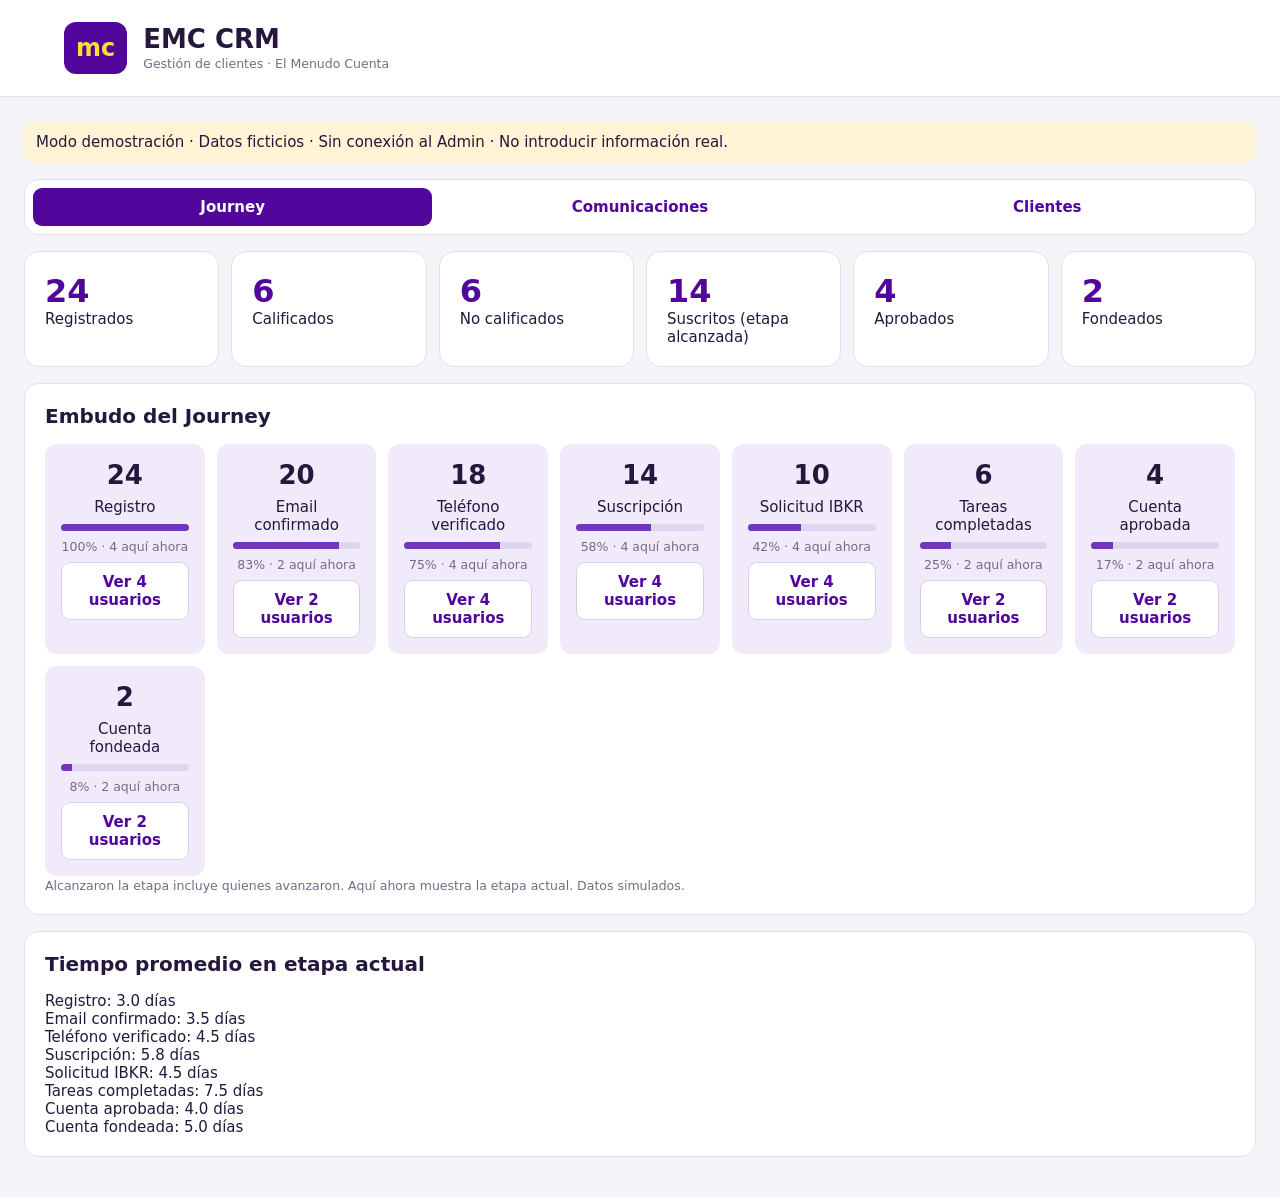
==== crm/index.html @ 8f8894b2 "Add isolated EMC CRM interactive demo with synthetic data" ====
<!doctype html><html lang="es"><meta charset="utf-8"><meta name="viewport" content="width=device-width,initial-scale=1"><meta name="robots" content="noindex,nofollow"><title>EMC CRM · Demo</title><style>
*{box-sizing:border-box}body{margin:0;background:#f5f4f8;color:#24183c;font:15px system-ui,sans-serif}header{background:#fff;padding:22px 5%;border-bottom:1px solid #e4dfed;display:flex;align-items:center;gap:16px}header b{background:#51069c;color:#ffdb35;padding:12px;border-radius:12px;font-size:24px}h1,h2,p{margin:0}h1{font-size:26px}small{color:#756b85}main{max-width:1450px;margin:auto;padding:24px}nav,.panel,.metric{background:white;border:1px solid #e4dfed;border-radius:15px;padding:20px;margin-bottom:16px}nav{display:flex;gap:8px;padding:8px}button,input,select,textarea{font:inherit;border:1px solid #d9d0e8;border-radius:9px;padding:10px;background:white;color:inherit}button{cursor:pointer;color:#51069c;font-weight:600}button.active,button.primary{background:#51069c;color:white}nav button{flex:1;border:0}.grid{display:grid;grid-template-columns:repeat(auto-fit,minmax(145px,1fr));gap:12px}.metric strong{display:block;font-size:32px;color:#51069c}.stage{background:#f1eafa;padding:16px;border-radius:12px;text-align:center;display:flex;flex-direction:column;gap:8px}.stage strong{font-size:26px}.bar{height:7px;background:#ded5ee;border-radius:9px;overflow:hidden}.bar i{display:block;background:#7137b8;height:100%}.notice{padding:12px;background:#fff4d5;border-radius:10px;margin-bottom:16px}.scroll{overflow:auto}table{width:100%;border-collapse:collapse;text-align:left}th,td{padding:12px;border-bottom:1px solid #eee}h2{font-size:20px;margin-bottom:16px}.filters{display:flex;gap:8px;flex-wrap:wrap;margin-bottom:14px}dialog{border:1px solid #ddd;border-radius:16px;width:min(540px,95%);padding:24px}dialog::backdrop{background:#20133388}label{display:block;margin:12px 0}label input,label textarea,label select{display:block;width:100%;margin-top:5px} @media(max-width:600px){main{padding:12px}nav button{font-size:12px;padding:8px}}
</style><header><b>mc</b><div><h1>EMC CRM</h1><small>Gestión de clientes · El Menudo Cuenta</small></div></header><main><div class="notice">Modo demostración · Datos ficticios · Sin conexión al Admin · No introducir información real.</div><nav><button data-tab="journey" class="active">Journey</button><button data-tab="comms">Comunicaciones</button><button data-tab="clients">Clientes</button></nav><section id="view"></section></main><dialog id="detail"></dialog><script>
'use strict';
const stages=['Registro','Email confirmado','Teléfono verificado','Suscripción','Solicitud IBKR','Tareas completadas','Cuenta aprobada','Cuenta fondeada'];
const eligibility=['Por determinar','Calificado','No calificado','En verificación'];
const rows=Array.from({length:24},(_,i)=>({id:1001+i,name:'Cliente demo '+String(i+1).padStart(2,'0'),stage:[0,1,2,3,4,5,6,7,3,4,0,2][i%12],elig:eligibility[i%4],days:i%9+1,notes:'',follow:'',channel:'Email'}));
let tab='journey',filter='Todos',stageFilter=-1,query='';
const view=document.querySelector('#view'),detail=document.querySelector('#detail');
function el(tag,txt,cls){const e=document.createElement(tag);if(txt!==undefined)e.textContent=txt;if(cls)e.className=cls;return e}
function add(parent,tag,txt,cls){const e=el(tag,txt,cls);parent.append(e);return e}
function btn(parent,txt,fn){const b=add(parent,'button',txt);b.onclick=fn;return b}
function panel(title){const p=add(view,'div',undefined,'panel');add(p,'h2',title);return p}
function openTab(t){tab=t;document.querySelectorAll('nav button').forEach(b=>b.classList.toggle('active',b.dataset.tab===t));render()}
document.querySelectorAll('nav button').forEach(b=>b.onclick=()=>{stageFilter=-1;filter='Todos';query='';openTab(b.dataset.tab)});
function render(){view.replaceChildren();if(tab==='journey'){const g=add(view,'div',undefined,'grid');[['Registrados',rows.length],['Calificados',rows.filter(r=>r.elig==='Calificado').length],['No calificados',rows.filter(r=>r.elig==='No calificado').length],['Suscritos (etapa alcanzada)',rows.filter(r=>r.stage>=3).length],['Aprobados',rows.filter(r=>r.stage>=6).length],['Fondeados',rows.filter(r=>r.stage>=7).length]].forEach(([l,n])=>{const m=add(g,'div',undefined,'metric');add(m,'strong',n);add(m,'span',l)});const p=panel('Embudo del Journey');const sg=add(p,'div',undefined,'grid');stages.forEach((s,i)=>{const n=rows.filter(r=>r.stage>=i).length,now=rows.filter(r=>r.stage===i).length;const c=add(sg,'div',undefined,'stage');add(c,'strong',n);add(c,'span',s);const bar=add(c,'div',undefined,'bar');add(bar,'i').style.width=(100*n/rows.length)+'%';add(c,'small',Math.round(100*n/rows.length)+'% · '+now+' aquí ahora');btn(c,'Ver '+now+' usuarios',()=>{stageFilter=i;openTab('clients')})});add(p,'small','Alcanzaron la etapa incluye quienes avanzaron. Aquí ahora muestra la etapa actual. Datos simulados.');const a=panel('Tiempo promedio en etapa actual');stages.forEach((s,i)=>{const r=rows.filter(x=>x.stage===i);add(a,'p',s+': '+(r.length?(r.reduce((n,x)=>n+x.days,0)/r.length).toFixed(1)+' días':'—'))});return}
if(tab==='comms'){const p=panel('Segmentos de seguimiento');stages.slice(0,7).forEach((s,i)=>{const n=rows.filter(r=>r.stage===i&&r.elig!=='No calificado').length;const line=add(p,'p',undefined,'filters');btn(line,s+' · '+n,()=>{stageFilter=i;filter='Contactables demo';openTab('clients')})});add(p,'small','No se envían mensajes. El consentimiento real deberá verificarse antes de contactar.');const q=panel('Próximos seguimientos');rows.filter(r=>r.follow).forEach(r=>btn(q,r.follow+' · '+r.name,()=>show(r)));return}
const p=panel('Clientes');const f=add(p,'div',undefined,'filters');const search=add(f,'input');search.placeholder='Buscar nombre o ID';search.value=query;const sel=add(f,'select');['Todos',...eligibility,'Contactables demo'].forEach(v=>{const o=add(sel,'option',v);o.value=v});sel.value=filter;const st=add(f,'select');['Todas las etapas',...stages].forEach((v,i)=>{const o=add(st,'option',v);o.value=i-1});st.value=stageFilter;const out=add(p,'div',undefined,'scroll');function list(){out.replaceChildren();const t=add(out,'table');const h=add(t,'tr');['ID','Cliente','Elegibilidad','Etapa','Días','Acción'].forEach(v=>add(h,'th',v));rows.filter(r=>(filter==='Todos'||(filter==='Contactables demo'?r.elig!=='No calificado':r.elig===filter))&&(stageFilter<0||r.stage===stageFilter)&&(r.name.toLowerCase().includes(query.toLowerCase())||String(r.id).includes(query))).forEach(r=>{const tr=add(t,'tr');[r.id,r.name,r.elig,stages[r.stage],r.days].forEach(v=>add(tr,'td',v));btn(add(tr,'td'),'Ver ficha',()=>show(r))})}search.oninput=()=>{query=search.value;list()};sel.onchange=()=>{filter=sel.value;list()};st.onchange=()=>{stageFilter=Number(st.value);list()};list()}
function show(r){detail.replaceChildren();add(detail,'h2',r.name+' · #'+r.id);add(detail,'p',r.elig+' · '+stages[r.stage]);add(detail,'p','Estado operativo de solo lectura (simulado).');const l=add(detail,'label','Canal');const c=add(l,'select');['Email','WhatsApp','Teléfono'].forEach(v=>add(c,'option',v));c.value=r.channel;const d=add(add(detail,'label','Próximo seguimiento'),'input');d.type='date';d.value=r.follow;const n=add(add(detail,'label','Notas ficticias'),'textarea');n.value=r.notes;n.maxLength=500;btn(detail,'Guardar en esta sesión',()=>{r.channel=c.value;r.follow=d.value;r.notes=n.value;detail.close();render()}).className='primary';btn(detail,'Cerrar',()=>detail.close());detail.showModal()}
render();
</script></html>
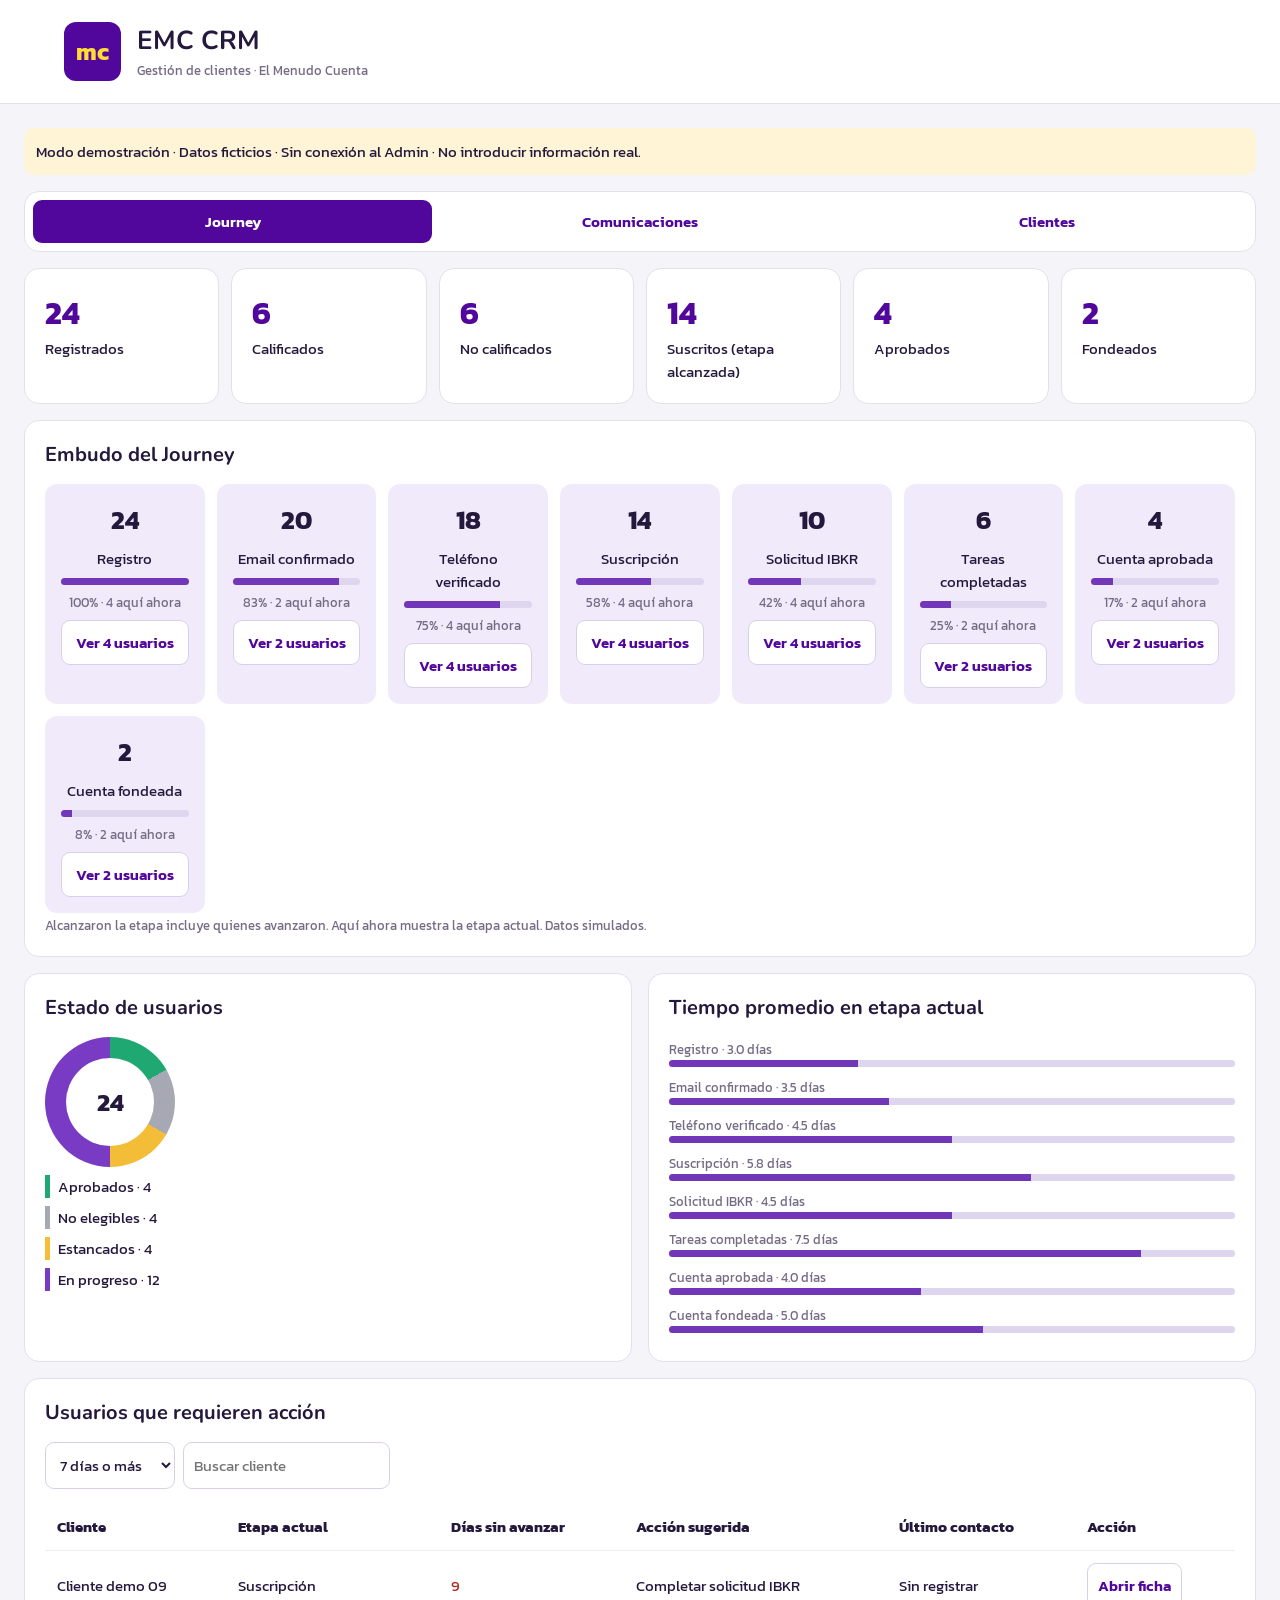
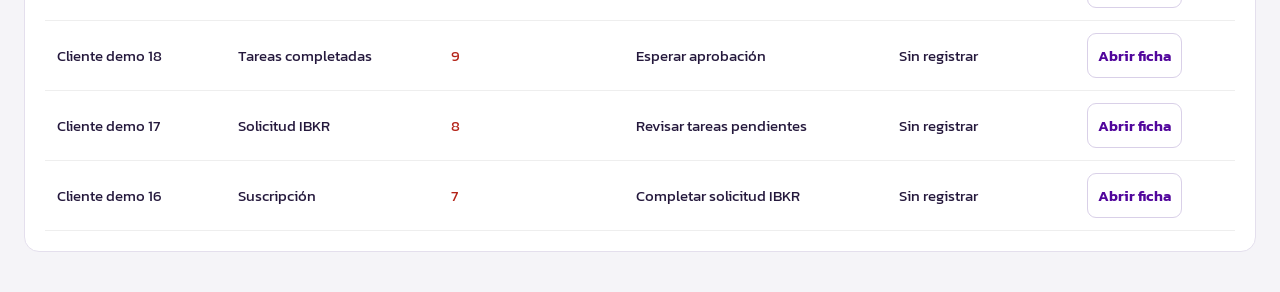
==== commit c6e49144: "Expand EMC CRM v2 journey, communications library and customer profiles" ====
--- a/crm/index.html
+++ b/crm/index.html
@@ -1,6 +1,6 @@
-<!doctype html><html lang="es"><meta charset="utf-8"><meta name="viewport" content="width=device-width,initial-scale=1"><meta name="robots" content="noindex,nofollow"><title>EMC CRM · Demo</title><style>
+<!doctype html><html lang="es"><head><meta charset="utf-8"><link rel="stylesheet" href="https://fonts.googleapis.com/css2?family=Kanit:wght@300;400;500;600&family=Nunito:wght@400;600;700;800&display=swap"><meta name="viewport" content="width=device-width,initial-scale=1"><meta name="robots" content="noindex,nofollow"><title>EMC CRM · Demo</title><style>
 *{box-sizing:border-box}body{margin:0;background:#f5f4f8;color:#24183c;font:15px system-ui,sans-serif}header{background:#fff;padding:22px 5%;border-bottom:1px solid #e4dfed;display:flex;align-items:center;gap:16px}header b{background:#51069c;color:#ffdb35;padding:12px;border-radius:12px;font-size:24px}h1,h2,p{margin:0}h1{font-size:26px}small{color:#756b85}main{max-width:1450px;margin:auto;padding:24px}nav,.panel,.metric{background:white;border:1px solid #e4dfed;border-radius:15px;padding:20px;margin-bottom:16px}nav{display:flex;gap:8px;padding:8px}button,input,select,textarea{font:inherit;border:1px solid #d9d0e8;border-radius:9px;padding:10px;background:white;color:inherit}button{cursor:pointer;color:#51069c;font-weight:600}button.active,button.primary{background:#51069c;color:white}nav button{flex:1;border:0}.grid{display:grid;grid-template-columns:repeat(auto-fit,minmax(145px,1fr));gap:12px}.metric strong{display:block;font-size:32px;color:#51069c}.stage{background:#f1eafa;padding:16px;border-radius:12px;text-align:center;display:flex;flex-direction:column;gap:8px}.stage strong{font-size:26px}.bar{height:7px;background:#ded5ee;border-radius:9px;overflow:hidden}.bar i{display:block;background:#7137b8;height:100%}.notice{padding:12px;background:#fff4d5;border-radius:10px;margin-bottom:16px}.scroll{overflow:auto}table{width:100%;border-collapse:collapse;text-align:left}th,td{padding:12px;border-bottom:1px solid #eee}h2{font-size:20px;margin-bottom:16px}.filters{display:flex;gap:8px;flex-wrap:wrap;margin-bottom:14px}dialog{border:1px solid #ddd;border-radius:16px;width:min(540px,95%);padding:24px}dialog::backdrop{background:#20133388}label{display:block;margin:12px 0}label input,label textarea,label select{display:block;width:100%;margin-top:5px} @media(max-width:600px){main{padding:12px}nav button{font-size:12px;padding:8px}}
-</style><header><b>mc</b><div><h1>EMC CRM</h1><small>Gestión de clientes · El Menudo Cuenta</small></div></header><main><div class="notice">Modo demostración · Datos ficticios · Sin conexión al Admin · No introducir información real.</div><nav><button data-tab="journey" class="active">Journey</button><button data-tab="comms">Comunicaciones</button><button data-tab="clients">Clientes</button></nav><section id="view"></section></main><dialog id="detail"></dialog><script>
+body{font-family:Kanit,system-ui,sans-serif}h1,h2,h3{font-family:Nunito,system-ui,sans-serif}.split{display:grid;grid-template-columns:1fr 1fr;gap:16px}.subnav{display:flex;gap:8px;margin-bottom:16px}.subnav button{flex:1}.donut{width:130px;height:130px;border-radius:50%;display:grid;place-items:center}.donut span{background:white;border-radius:50%;width:88px;height:88px;display:grid;place-items:center;font-size:25px;font-weight:bold}.preview{background:#e5eee7;padding:22px;border-radius:12px;min-height:160px;white-space:pre-wrap}.bubble{background:white;padding:16px;border-radius:12px}.template{border:1px solid #e4dfed;padding:16px;border-radius:12px;display:flex;flex-direction:column;gap:12px}dialog{width:min(850px,95%);max-height:90vh;overflow:auto} .muted{color:#756b85}.danger{color:#b42318}.step{font-size:12px;text-align:center;padding:8px;background:#f1eafa;border-radius:8px} @media(max-width:700px){.split{grid-template-columns:1fr}.subnav{flex-wrap:wrap}}</style></head><body><header><b>mc</b><div><h1>EMC CRM</h1><small>Gestión de clientes · El Menudo Cuenta</small></div></header><main><div class="notice">Modo demostración · Datos ficticios · Sin conexión al Admin · No introducir información real.</div><nav><button data-tab="journey" class="active">Journey</button><button data-tab="comms">Comunicaciones</button><button data-tab="clients">Clientes</button></nav><section id="view"></section></main><dialog id="detail"></dialog><script>
 'use strict';
 const stages=['Registro','Email confirmado','Teléfono verificado','Suscripción','Solicitud IBKR','Tareas completadas','Cuenta aprobada','Cuenta fondeada'];
 const eligibility=['Por determinar','Calificado','No calificado','En verificación'];
@@ -17,5 +17,23 @@
 if(tab==='comms'){const p=panel('Segmentos de seguimiento');stages.slice(0,7).forEach((s,i)=>{const n=rows.filter(r=>r.stage===i&&r.elig!=='No calificado').length;const line=add(p,'p',undefined,'filters');btn(line,s+' · '+n,()=>{stageFilter=i;filter='Contactables demo';openTab('clients')})});add(p,'small','No se envían mensajes. El consentimiento real deberá verificarse antes de contactar.');const q=panel('Próximos seguimientos');rows.filter(r=>r.follow).forEach(r=>btn(q,r.follow+' · '+r.name,()=>show(r)));return}
 const p=panel('Clientes');const f=add(p,'div',undefined,'filters');const search=add(f,'input');search.placeholder='Buscar nombre o ID';search.value=query;const sel=add(f,'select');['Todos',...eligibility,'Contactables demo'].forEach(v=>{const o=add(sel,'option',v);o.value=v});sel.value=filter;const st=add(f,'select');['Todas las etapas',...stages].forEach((v,i)=>{const o=add(st,'option',v);o.value=i-1});st.value=stageFilter;const out=add(p,'div',undefined,'scroll');function list(){out.replaceChildren();const t=add(out,'table');const h=add(t,'tr');['ID','Cliente','Elegibilidad','Etapa','Días','Acción'].forEach(v=>add(h,'th',v));rows.filter(r=>(filter==='Todos'||(filter==='Contactables demo'?r.elig!=='No calificado':r.elig===filter))&&(stageFilter<0||r.stage===stageFilter)&&(r.name.toLowerCase().includes(query.toLowerCase())||String(r.id).includes(query))).forEach(r=>{const tr=add(t,'tr');[r.id,r.name,r.elig,stages[r.stage],r.days].forEach(v=>add(tr,'td',v));btn(add(tr,'td'),'Ver ficha',()=>show(r))})}search.oninput=()=>{query=search.value;list()};sel.onchange=()=>{filter=sel.value;list()};st.onchange=()=>{stageFilter=Number(st.value);list()};list()}
 function show(r){detail.replaceChildren();add(detail,'h2',r.name+' · #'+r.id);add(detail,'p',r.elig+' · '+stages[r.stage]);add(detail,'p','Estado operativo de solo lectura (simulado).');const l=add(detail,'label','Canal');const c=add(l,'select');['Email','WhatsApp','Teléfono'].forEach(v=>add(c,'option',v));c.value=r.channel;const d=add(add(detail,'label','Próximo seguimiento'),'input');d.type='date';d.value=r.follow;const n=add(add(detail,'label','Notas ficticias'),'textarea');n.value=r.notes;n.maxLength=500;btn(detail,'Guardar en esta sesión',()=>{r.channel=c.value;r.follow=d.value;r.notes=n.value;detail.close();render()}).className='primary';btn(detail,'Cerrar',()=>detail.close());detail.showModal()}
+
+// Version 2: isolated synthetic workflow.
+rows.forEach((r,i)=>Object.assign(r,{email:'cliente'+r.id+'@example.com',contact:'Sin contactar',history:[],last:'',subscription:r.stage>=3?'Activa (demo)':'Sin activar',account:r.stage>=6?'Aprobada':r.stage>=4?'Pendiente':'No iniciada'}));
+const actions=['Confirmar email','Verificar teléfono','Completar suscripción','Completar solicitud IBKR','Revisar tareas pendientes','Esperar aprobación','Fondear cuenta','Seguimiento de servicio'];
+const templates=stages.map((s,i)=>({title:actions[i],stage:i,message:'Hola {nombre}, '+['gracias por registrarte en El Menudo Cuenta. Confirma tu email para continuar.','recuerda verificar tu teléfono en la app.','completa tu suscripción para continuar.','ingresa a la app para completar tu solicitud de apertura.','revisa las tareas pendientes en el portal de IBKR desde EMC.','estamos disponibles si necesitas ayuda durante la revisión de tu cuenta.','tu cuenta fue aprobada. Ingresa a EMC para revisar los siguientes pasos.','estamos disponibles para ayudarte con El Menudo Cuenta.'][i],attachment:null}));
+let sub='control',selected=0,templateIndex=0,threshold=7;
+const oldRender=render;
+function selectOptions(parent,items,value){const s=add(parent,'select');items.forEach(([v,l])=>{const o=add(s,'option',l);o.value=v});s.value=value;return s}
+function actionTable(p,items){const wrap=add(p,'div',undefined,'scroll'),t=add(wrap,'table'),head=add(t,'tr');['Cliente','Etapa actual','Días sin avanzar','Acción sugerida','Último contacto','Acción'].forEach(x=>add(head,'th',x));items.sort((a,b)=>b.days-a.days).forEach(r=>{const tr=add(t,'tr');[r.name,stages[r.stage],r.days,actions[r.stage],r.last||'Sin registrar'].forEach((v,i)=>add(tr,'td',v,i===2&&r.days>=threshold?'danger':''));btn(add(tr,'td'),'Abrir ficha',()=>show(r))});if(!items.length)add(wrap,'p','No hay usuarios en este segmento.')}
+function eligible(r){return r.elig!=='No calificado'&&r.contact!=='No contactar'}
+render=function(){if(tab==='journey'){oldRender();const time=view.lastElementChild;time.remove();const split=add(view,'div',undefined,'split');const status=add(split,'div',undefined,'panel');add(status,'h2','Estado de usuarios');const groups=[['Aprobados',rows.filter(r=>r.stage>=6).length,'#20a873'],['No elegibles',rows.filter(r=>r.stage<6&&r.elig==='No calificado').length,'#a6a9b3'],['Estancados',rows.filter(r=>r.stage<6&&r.elig!=='No calificado'&&r.days>=threshold).length,'#f4bd37']];groups.push(['En progreso',rows.length-groups.reduce((n,g)=>n+g[1],0),'#793ac4']);let offset=0;const donut=add(status,'div',undefined,'donut');donut.style.background='conic-gradient('+groups.map(g=>{const start=offset;offset+=100*g[1]/rows.length;return g[2]+' '+start+'% '+offset+'%'}).join(',')+')';add(donut,'span',rows.length);groups.forEach(g=>{const p=add(status,'p',g[0]+' · '+g[1]);p.style.borderLeft='5px solid '+g[2];p.style.paddingLeft='8px';p.style.marginTop='8px'});const times=add(split,'div',undefined,'panel');add(times,'h2','Tiempo promedio en etapa actual');stages.forEach((s,i)=>{const a=rows.filter(r=>r.stage===i),n=a.length?a.reduce((sum,r)=>sum+r.days,0)/a.length:0;add(times,'small',s+' · '+n.toFixed(1)+' días');const b=add(times,'div',undefined,'bar');add(b,'i').style.width=n/9*100+'%';b.style.marginBottom='8px'});const p=panel('Usuarios que requieren acción');const f=add(p,'div',undefined,'filters');const s=selectOptions(f,[[3,'3 días o más'],[7,'7 días o más'],[14,'14 días o más']],threshold);s.onchange=()=>{threshold=Number(s.value);render()};const q=add(f,'input');q.placeholder='Buscar cliente';const target=add(p,'div');function draw(){target.replaceChildren();actionTable(target,rows.filter(r=>eligible(r)&&r.stage<7&&r.days>=threshold&&r.name.toLowerCase().includes(q.value.toLowerCase())))}q.oninput=draw;draw();return}
+if(tab==='clients'){oldRender();return}
+view.replaceChildren();const nav=add(view,'div',undefined,'subnav');[['control','Centro de control'],['wa','WhatsApp individual'],['lib','Biblioteca']].forEach(([v,l])=>{const b=btn(nav,l,()=>{sub=v;render()});if(sub===v)b.className='active'});
+if(sub==='control'){const p=panel('¿Dónde están detenidos los usuarios?');const g=add(p,'div',undefined,'grid');stages.slice(0,7).forEach((s,i)=>{const a=rows.filter(r=>eligible(r)&&r.stage===i);const c=add(g,'div',undefined,'stage');add(c,'strong',a.length);add(c,'span',s);btn(c,'Ver usuarios',()=>{stageFilter=i;filter='Contactables demo';openTab('clients')})});actionTable(panel('Usuarios que requieren acción'),rows.filter(r=>eligible(r)&&r.stage<7&&r.days>=threshold));return}
+if(sub==='lib'){const p=panel('Biblioteca de WhatsApp');btn(p,'+ Nueva plantilla',()=>editTemplate(-1));const g=add(p,'div',undefined,'grid');g.style.gridTemplateColumns='repeat(auto-fit,minmax(250px,1fr))';templates.forEach((t,i)=>{const c=add(g,'div',undefined,'template');add(c,'small',stages[t.stage]);add(c,'strong',t.title);add(c,'p',t.message);if(t.attachment){const a=add(c,'a',t.attachment.name);a.href=t.attachment.url;a.download=t.attachment.name}btn(c,'Usar',()=>{templateIndex=i;sub='wa';render()});btn(c,'Editar',()=>editTemplate(i))});return}
+const p=panel('WhatsApp individual');add(p,'small','Demostración: no se envían mensajes ni se usan números reales.');const g=add(p,'div',undefined,'split'),left=add(g,'div'),right=add(g,'div');const c=selectOptions(add(left,'label','Cliente'),rows.map((r,i)=>[i,r.name]),selected);const t=selectOptions(add(left,'label','Plantilla'),templates.map((x,i)=>[i,x.title]),templateIndex);const m=add(add(left,'label','Mensaje editable'),'textarea');m.rows=7;m.value=templates[templateIndex].message;const u=add(add(left,'label','Enlace adicional'),'input');u.placeholder='https://elmenudocuenta.com';add(right,'h2','Vista previa');const bubble=add(add(right,'div',undefined,'preview'),'div',undefined,'bubble');function preview(){bubble.textContent=m.value.replaceAll('{nombre}',rows[selected].name)+(u.value?'\n'+u.value:'')}c.onchange=()=>{selected=Number(c.value);preview()};t.onchange=()=>{templateIndex=Number(t.value);m.value=templates[templateIndex].message;preview()};m.oninput=u.oninput=preview;preview();btn(left,'Copiar mensaje',()=>navigator.clipboard.writeText(bubble.textContent).catch(()=>alert('Selecciona el texto de la vista previa para copiarlo.')));btn(left,'Registrar contacto simulado',()=>{const r=rows[selected];r.last=new Date().toLocaleDateString('es-US');r.contact='Contactado';r.history.push({date:r.last,message:bubble.textContent});alert('Contacto ficticio registrado en esta sesión.')});}
+function editTemplate(i){detail.replaceChildren();const old=templates[i]||{title:'',stage:0,message:''};add(detail,'h2',i<0?'Nueva plantilla':'Editar plantilla');const title=add(add(detail,'label','Título'),'input');title.value=old.title;const stage=selectOptions(add(detail,'label','Etapa'),stages.map((s,j)=>[j,s]),old.stage);const msg=add(add(detail,'label','Mensaje'),'textarea');msg.value=old.message;const file=add(add(detail,'label','Material de apoyo ficticio'),'input');file.type='file';file.accept='image/*,video/*,application/pdf';btn(detail,'Guardar',()=>{if(!title.value.trim()||!msg.value.trim())return;const f=file.files[0];const item={title:title.value,stage:Number(stage.value),message:msg.value,attachment:f?{name:f.name,url:URL.createObjectURL(f)}:old.attachment};if(i<0)templates.push(item);else templates[i]=item;detail.close();render()});btn(detail,'Cancelar',()=>detail.close());detail.showModal()}
+show=function(r){detail.replaceChildren();add(detail,'h2',r.name+' · #'+r.id);add(detail,'p',r.email+' · '+r.elig);const g=add(detail,'div',undefined,'grid');stages.forEach((s,i)=>add(g,'div',(i<r.stage?'✓ ':i===r.stage?'● ':'○ ')+s,'step'));const split=add(detail,'div',undefined,'split');const a=add(split,'div',undefined,'panel');add(a,'h3','Estado de cuenta');[r.subscription,'IBKR: '+r.account,'Etapa: '+stages[r.stage]].forEach(x=>add(a,'p',x));const b=add(split,'div',undefined,'panel');add(b,'h3','Actividad');add(b,'p',r.days+' días sin avanzar');add(b,'p','Último contacto: '+(r.last||'Sin registrar'));add(detail,'h3','Acción sugerida');add(detail,'p',actions[r.stage]);btn(detail,'Preparar mensaje',()=>{selected=rows.indexOf(r);templateIndex=r.stage;sub='wa';detail.close();openTab('comms')});const c=selectOptions(add(detail,'label','Estado de contacto'),['Sin contactar','Contactado','Respondió','Esperando respuesta','No interesado','No contactar'].map(x=>[x,x]),r.contact);const d=add(add(detail,'label','Próximo seguimiento'),'input');d.type='date';d.value=r.follow;const n=add(add(detail,'label','Notas de servicio ficticias'),'textarea');n.value=r.notes;add(detail,'h3','Historial de comunicaciones');r.history.forEach(x=>add(detail,'p',x.date+' · '+x.message));if(!r.history.length)add(detail,'small','Sin comunicaciones registradas');btn(detail,'Guardar en esta sesión',()=>{r.contact=c.value;r.follow=d.value;r.notes=n.value;detail.close();render()}).className='primary';btn(detail,'Cerrar',()=>detail.close());detail.showModal()};
 render();
-</script></html>+</script></body></html>
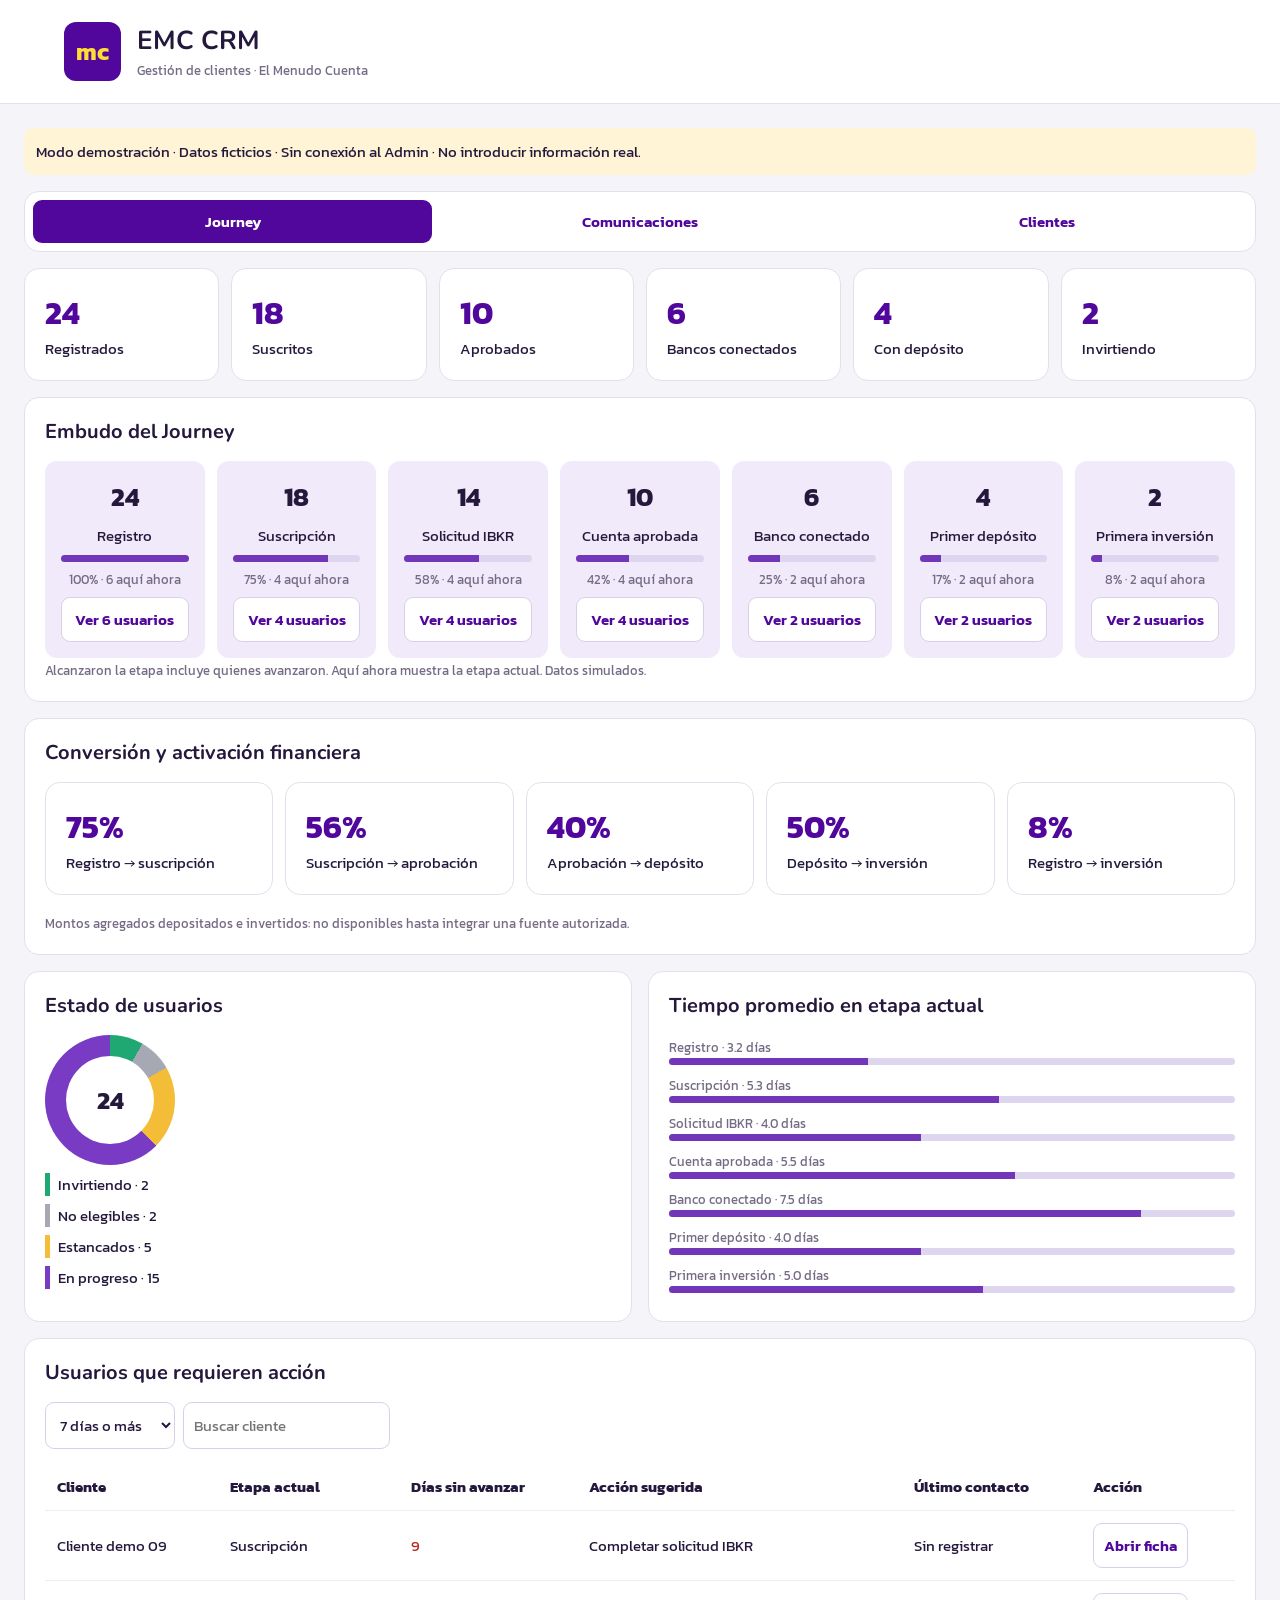
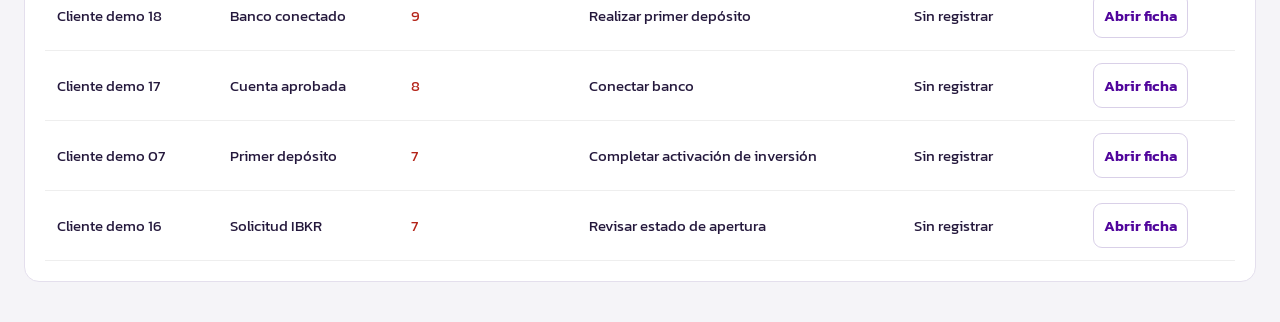
==== commit 2253555b: "EMC CRM v3 conversion funnel and direct WhatsApp follow-up" ====
--- a/crm/index.html
+++ b/crm/index.html
@@ -2,9 +2,9 @@
 *{box-sizing:border-box}body{margin:0;background:#f5f4f8;color:#24183c;font:15px system-ui,sans-serif}header{background:#fff;padding:22px 5%;border-bottom:1px solid #e4dfed;display:flex;align-items:center;gap:16px}header b{background:#51069c;color:#ffdb35;padding:12px;border-radius:12px;font-size:24px}h1,h2,p{margin:0}h1{font-size:26px}small{color:#756b85}main{max-width:1450px;margin:auto;padding:24px}nav,.panel,.metric{background:white;border:1px solid #e4dfed;border-radius:15px;padding:20px;margin-bottom:16px}nav{display:flex;gap:8px;padding:8px}button,input,select,textarea{font:inherit;border:1px solid #d9d0e8;border-radius:9px;padding:10px;background:white;color:inherit}button{cursor:pointer;color:#51069c;font-weight:600}button.active,button.primary{background:#51069c;color:white}nav button{flex:1;border:0}.grid{display:grid;grid-template-columns:repeat(auto-fit,minmax(145px,1fr));gap:12px}.metric strong{display:block;font-size:32px;color:#51069c}.stage{background:#f1eafa;padding:16px;border-radius:12px;text-align:center;display:flex;flex-direction:column;gap:8px}.stage strong{font-size:26px}.bar{height:7px;background:#ded5ee;border-radius:9px;overflow:hidden}.bar i{display:block;background:#7137b8;height:100%}.notice{padding:12px;background:#fff4d5;border-radius:10px;margin-bottom:16px}.scroll{overflow:auto}table{width:100%;border-collapse:collapse;text-align:left}th,td{padding:12px;border-bottom:1px solid #eee}h2{font-size:20px;margin-bottom:16px}.filters{display:flex;gap:8px;flex-wrap:wrap;margin-bottom:14px}dialog{border:1px solid #ddd;border-radius:16px;width:min(540px,95%);padding:24px}dialog::backdrop{background:#20133388}label{display:block;margin:12px 0}label input,label textarea,label select{display:block;width:100%;margin-top:5px} @media(max-width:600px){main{padding:12px}nav button{font-size:12px;padding:8px}}
 body{font-family:Kanit,system-ui,sans-serif}h1,h2,h3{font-family:Nunito,system-ui,sans-serif}.split{display:grid;grid-template-columns:1fr 1fr;gap:16px}.subnav{display:flex;gap:8px;margin-bottom:16px}.subnav button{flex:1}.donut{width:130px;height:130px;border-radius:50%;display:grid;place-items:center}.donut span{background:white;border-radius:50%;width:88px;height:88px;display:grid;place-items:center;font-size:25px;font-weight:bold}.preview{background:#e5eee7;padding:22px;border-radius:12px;min-height:160px;white-space:pre-wrap}.bubble{background:white;padding:16px;border-radius:12px}.template{border:1px solid #e4dfed;padding:16px;border-radius:12px;display:flex;flex-direction:column;gap:12px}dialog{width:min(850px,95%);max-height:90vh;overflow:auto} .muted{color:#756b85}.danger{color:#b42318}.step{font-size:12px;text-align:center;padding:8px;background:#f1eafa;border-radius:8px} @media(max-width:700px){.split{grid-template-columns:1fr}.subnav{flex-wrap:wrap}}</style></head><body><header><b>mc</b><div><h1>EMC CRM</h1><small>Gestión de clientes · El Menudo Cuenta</small></div></header><main><div class="notice">Modo demostración · Datos ficticios · Sin conexión al Admin · No introducir información real.</div><nav><button data-tab="journey" class="active">Journey</button><button data-tab="comms">Comunicaciones</button><button data-tab="clients">Clientes</button></nav><section id="view"></section></main><dialog id="detail"></dialog><script>
 'use strict';
-const stages=['Registro','Email confirmado','Teléfono verificado','Suscripción','Solicitud IBKR','Tareas completadas','Cuenta aprobada','Cuenta fondeada'];
+const stages=['Registro','Suscripción','Solicitud IBKR','Cuenta aprobada','Banco conectado','Primer depósito','Primera inversión'];
 const eligibility=['Por determinar','Calificado','No calificado','En verificación'];
-const rows=Array.from({length:24},(_,i)=>({id:1001+i,name:'Cliente demo '+String(i+1).padStart(2,'0'),stage:[0,1,2,3,4,5,6,7,3,4,0,2][i%12],elig:eligibility[i%4],days:i%9+1,notes:'',follow:'',channel:'Email'}));
+const rows=Array.from({length:24},(_,i)=>({id:1001+i,name:'Cliente demo '+String(i+1).padStart(2,'0'),stage:[0,0,1,2,3,4,5,6,1,2,0,3][i%12],elig:i%12===0?'No calificado':i%12===1?'Por determinar':'Calificado',days:i%9+1,notes:'',follow:'',channel:'Email'}));
 let tab='journey',filter='Todos',stageFilter=-1,query='';
 const view=document.querySelector('#view'),detail=document.querySelector('#detail');
 function el(tag,txt,cls){const e=document.createElement(tag);if(txt!==undefined)e.textContent=txt;if(cls)e.className=cls;return e}
@@ -13,27 +13,27 @@
 function panel(title){const p=add(view,'div',undefined,'panel');add(p,'h2',title);return p}
 function openTab(t){tab=t;document.querySelectorAll('nav button').forEach(b=>b.classList.toggle('active',b.dataset.tab===t));render()}
 document.querySelectorAll('nav button').forEach(b=>b.onclick=()=>{stageFilter=-1;filter='Todos';query='';openTab(b.dataset.tab)});
-function render(){view.replaceChildren();if(tab==='journey'){const g=add(view,'div',undefined,'grid');[['Registrados',rows.length],['Calificados',rows.filter(r=>r.elig==='Calificado').length],['No calificados',rows.filter(r=>r.elig==='No calificado').length],['Suscritos (etapa alcanzada)',rows.filter(r=>r.stage>=3).length],['Aprobados',rows.filter(r=>r.stage>=6).length],['Fondeados',rows.filter(r=>r.stage>=7).length]].forEach(([l,n])=>{const m=add(g,'div',undefined,'metric');add(m,'strong',n);add(m,'span',l)});const p=panel('Embudo del Journey');const sg=add(p,'div',undefined,'grid');stages.forEach((s,i)=>{const n=rows.filter(r=>r.stage>=i).length,now=rows.filter(r=>r.stage===i).length;const c=add(sg,'div',undefined,'stage');add(c,'strong',n);add(c,'span',s);const bar=add(c,'div',undefined,'bar');add(bar,'i').style.width=(100*n/rows.length)+'%';add(c,'small',Math.round(100*n/rows.length)+'% · '+now+' aquí ahora');btn(c,'Ver '+now+' usuarios',()=>{stageFilter=i;openTab('clients')})});add(p,'small','Alcanzaron la etapa incluye quienes avanzaron. Aquí ahora muestra la etapa actual. Datos simulados.');const a=panel('Tiempo promedio en etapa actual');stages.forEach((s,i)=>{const r=rows.filter(x=>x.stage===i);add(a,'p',s+': '+(r.length?(r.reduce((n,x)=>n+x.days,0)/r.length).toFixed(1)+' días':'—'))});return}
-if(tab==='comms'){const p=panel('Segmentos de seguimiento');stages.slice(0,7).forEach((s,i)=>{const n=rows.filter(r=>r.stage===i&&r.elig!=='No calificado').length;const line=add(p,'p',undefined,'filters');btn(line,s+' · '+n,()=>{stageFilter=i;filter='Contactables demo';openTab('clients')})});add(p,'small','No se envían mensajes. El consentimiento real deberá verificarse antes de contactar.');const q=panel('Próximos seguimientos');rows.filter(r=>r.follow).forEach(r=>btn(q,r.follow+' · '+r.name,()=>show(r)));return}
-const p=panel('Clientes');const f=add(p,'div',undefined,'filters');const search=add(f,'input');search.placeholder='Buscar nombre o ID';search.value=query;const sel=add(f,'select');['Todos',...eligibility,'Contactables demo'].forEach(v=>{const o=add(sel,'option',v);o.value=v});sel.value=filter;const st=add(f,'select');['Todas las etapas',...stages].forEach((v,i)=>{const o=add(st,'option',v);o.value=i-1});st.value=stageFilter;const out=add(p,'div',undefined,'scroll');function list(){out.replaceChildren();const t=add(out,'table');const h=add(t,'tr');['ID','Cliente','Elegibilidad','Etapa','Días','Acción'].forEach(v=>add(h,'th',v));rows.filter(r=>(filter==='Todos'||(filter==='Contactables demo'?r.elig!=='No calificado':r.elig===filter))&&(stageFilter<0||r.stage===stageFilter)&&(r.name.toLowerCase().includes(query.toLowerCase())||String(r.id).includes(query))).forEach(r=>{const tr=add(t,'tr');[r.id,r.name,r.elig,stages[r.stage],r.days].forEach(v=>add(tr,'td',v));btn(add(tr,'td'),'Ver ficha',()=>show(r))})}search.oninput=()=>{query=search.value;list()};sel.onchange=()=>{filter=sel.value;list()};st.onchange=()=>{stageFilter=Number(st.value);list()};list()}
+function render(){view.replaceChildren();if(tab==='journey'){const g=add(view,'div',undefined,'grid');[['Registrados',rows.length],['Suscritos',rows.filter(r=>r.stage>=1).length],['Aprobados',rows.filter(r=>r.stage>=3).length],['Bancos conectados',rows.filter(r=>r.stage>=4).length],['Con depósito',rows.filter(r=>r.stage>=5).length],['Invirtiendo',rows.filter(r=>r.stage>=6).length]].forEach(([l,n])=>{const m=add(g,'div',undefined,'metric');add(m,'strong',n);add(m,'span',l)});const p=panel('Embudo del Journey');const sg=add(p,'div',undefined,'grid');stages.forEach((s,i)=>{const n=rows.filter(r=>r.stage>=i).length,now=rows.filter(r=>r.stage===i).length;const c=add(sg,'div',undefined,'stage');add(c,'strong',n);add(c,'span',s);const bar=add(c,'div',undefined,'bar');add(bar,'i').style.width=(100*n/rows.length)+'%';add(c,'small',Math.round(100*n/rows.length)+'% · '+now+' aquí ahora');btn(c,'Ver '+now+' usuarios',()=>{stageFilter=i;openTab('clients')})});add(p,'small','Alcanzaron la etapa incluye quienes avanzaron. Aquí ahora muestra la etapa actual. Datos simulados.');const a=panel('Tiempo promedio en etapa actual');stages.forEach((s,i)=>{const r=rows.filter(x=>x.stage===i);add(a,'p',s+': '+(r.length?(r.reduce((n,x)=>n+x.days,0)/r.length).toFixed(1)+' días':'—'))});return}
+if(tab==='comms'){const p=panel('Segmentos de seguimiento');stages.slice(0,6).forEach((s,i)=>{const n=rows.filter(r=>r.stage===i&&r.elig!=='No calificado').length;const line=add(p,'p',undefined,'filters');btn(line,s+' · '+n,()=>{stageFilter=i;filter='Contactables demo';openTab('clients')})});add(p,'small','No se envían mensajes. El consentimiento real deberá verificarse antes de contactar.');const q=panel('Próximos seguimientos');rows.filter(r=>r.follow).forEach(r=>btn(q,r.follow+' · '+r.name,()=>show(r)));return}
+const p=panel('Clientes');const f=add(p,'div',undefined,'filters');const search=add(f,'input');search.placeholder='Buscar nombre o ID';search.value=query;const sel=add(f,'select');['Todos',...eligibility,'Contactables demo'].forEach(v=>{const o=add(sel,'option',v);o.value=v});sel.value=filter;const st=add(f,'select');['Todas las etapas',...stages].forEach((v,i)=>{const o=add(st,'option',v);o.value=i-1});st.value=stageFilter;const out=add(p,'div',undefined,'scroll');function list(){out.replaceChildren();const t=add(out,'table');const h=add(t,'tr');['ID','Cliente','Elegibilidad','Etapa','Días','Acción'].forEach(v=>add(h,'th',v));rows.filter(r=>(filter==='Todos'||(filter==='Contactables demo'?eligible(r):r.elig===filter))&&(stageFilter<0||r.stage===stageFilter)&&(r.name.toLowerCase().includes(query.toLowerCase())||String(r.id).includes(query))).forEach(r=>{const tr=add(t,'tr');[r.id,r.name,r.elig,stages[r.stage],r.days].forEach(v=>add(tr,'td',v));btn(add(tr,'td'),'Ver ficha',()=>show(r))})}search.oninput=()=>{query=search.value;list()};sel.onchange=()=>{filter=sel.value;list()};st.onchange=()=>{stageFilter=Number(st.value);list()};list()}
 function show(r){detail.replaceChildren();add(detail,'h2',r.name+' · #'+r.id);add(detail,'p',r.elig+' · '+stages[r.stage]);add(detail,'p','Estado operativo de solo lectura (simulado).');const l=add(detail,'label','Canal');const c=add(l,'select');['Email','WhatsApp','Teléfono'].forEach(v=>add(c,'option',v));c.value=r.channel;const d=add(add(detail,'label','Próximo seguimiento'),'input');d.type='date';d.value=r.follow;const n=add(add(detail,'label','Notas ficticias'),'textarea');n.value=r.notes;n.maxLength=500;btn(detail,'Guardar en esta sesión',()=>{r.channel=c.value;r.follow=d.value;r.notes=n.value;detail.close();render()}).className='primary';btn(detail,'Cerrar',()=>detail.close());detail.showModal()}
 
 // Version 2: isolated synthetic workflow.
-rows.forEach((r,i)=>Object.assign(r,{email:'cliente'+r.id+'@example.com',contact:'Sin contactar',history:[],last:'',subscription:r.stage>=3?'Activa (demo)':'Sin activar',account:r.stage>=6?'Aprobada':r.stage>=4?'Pendiente':'No iniciada'}));
-const actions=['Confirmar email','Verificar teléfono','Completar suscripción','Completar solicitud IBKR','Revisar tareas pendientes','Esperar aprobación','Fondear cuenta','Seguimiento de servicio'];
-const templates=stages.map((s,i)=>({title:actions[i],stage:i,message:'Hola {nombre}, '+['gracias por registrarte en El Menudo Cuenta. Confirma tu email para continuar.','recuerda verificar tu teléfono en la app.','completa tu suscripción para continuar.','ingresa a la app para completar tu solicitud de apertura.','revisa las tareas pendientes en el portal de IBKR desde EMC.','estamos disponibles si necesitas ayuda durante la revisión de tu cuenta.','tu cuenta fue aprobada. Ingresa a EMC para revisar los siguientes pasos.','estamos disponibles para ayudarte con El Menudo Cuenta.'][i],attachment:null}));
-let sub='control',selected=0,templateIndex=0,threshold=7;
+rows.forEach((r,i)=>Object.assign(r,{email:'cliente'+r.id+'@example.com',contact:'Sin contactar',history:[],last:'',subscription:r.stage>=1?'Activa (demo)':'Sin activar',account:r.stage>=3?'Aprobada':r.stage>=2?'Pendiente':'No iniciada'}));
+const actions=['Activar suscripción','Completar solicitud IBKR','Revisar estado de apertura','Conectar banco','Realizar primer depósito','Completar activación de inversión','Seguimiento de servicio'];
+const templates=stages.map((s,i)=>({title:actions[i],stage:i,message:'Hola {nombre}, '+['gracias por registrarte en El Menudo Cuenta. ¿Necesitas ayuda para activar tu suscripción?','ingresa a EMC para completar tu solicitud de apertura.','revisa en EMC si tienes tareas pendientes de apertura. Estamos disponibles para ayudarte.','tu cuenta fue aprobada. Ingresa a EMC para revisar cómo conectar tu banco.','si deseas continuar, revisa cómo realizar tu primer depósito en EMC.','¿Necesitas ayuda para completar los pasos para comenzar a invertir?','estamos disponibles para ayudarte con El Menudo Cuenta.'][i],attachment:null}));
+let sub='control',selected=0,templateIndex=0,threshold=7,segment=-1;
 const oldRender=render;
 function selectOptions(parent,items,value){const s=add(parent,'select');items.forEach(([v,l])=>{const o=add(s,'option',l);o.value=v});s.value=value;return s}
-function actionTable(p,items){const wrap=add(p,'div',undefined,'scroll'),t=add(wrap,'table'),head=add(t,'tr');['Cliente','Etapa actual','Días sin avanzar','Acción sugerida','Último contacto','Acción'].forEach(x=>add(head,'th',x));items.sort((a,b)=>b.days-a.days).forEach(r=>{const tr=add(t,'tr');[r.name,stages[r.stage],r.days,actions[r.stage],r.last||'Sin registrar'].forEach((v,i)=>add(tr,'td',v,i===2&&r.days>=threshold?'danger':''));btn(add(tr,'td'),'Abrir ficha',()=>show(r))});if(!items.length)add(wrap,'p','No hay usuarios en este segmento.')}
+function actionTable(p,items){const wrap=add(p,'div',undefined,'scroll'),t=add(wrap,'table'),head=add(t,'tr');['Cliente','Etapa actual','Días sin avanzar','Acción sugerida','Último contacto','Acción'].forEach(x=>add(head,'th',x));items.sort((a,b)=>b.days-a.days).forEach(r=>{const tr=add(t,'tr');[r.name,stages[r.stage],r.days,actions[r.stage],r.last||'Sin registrar'].forEach((v,i)=>add(tr,'td',v,i===2&&r.days>=threshold?'danger':''));btn(add(tr,'td'),tab==='comms'?'Contactar por WhatsApp':'Abrir ficha',()=>{if(tab==='comms'){selected=rows.indexOf(r);templateIndex=r.stage;sub='wa';render()}else show(r)})});if(!items.length)add(wrap,'p','No hay usuarios en este segmento.')}
 function eligible(r){return r.elig!=='No calificado'&&r.contact!=='No contactar'}
-render=function(){if(tab==='journey'){oldRender();const time=view.lastElementChild;time.remove();const split=add(view,'div',undefined,'split');const status=add(split,'div',undefined,'panel');add(status,'h2','Estado de usuarios');const groups=[['Aprobados',rows.filter(r=>r.stage>=6).length,'#20a873'],['No elegibles',rows.filter(r=>r.stage<6&&r.elig==='No calificado').length,'#a6a9b3'],['Estancados',rows.filter(r=>r.stage<6&&r.elig!=='No calificado'&&r.days>=threshold).length,'#f4bd37']];groups.push(['En progreso',rows.length-groups.reduce((n,g)=>n+g[1],0),'#793ac4']);let offset=0;const donut=add(status,'div',undefined,'donut');donut.style.background='conic-gradient('+groups.map(g=>{const start=offset;offset+=100*g[1]/rows.length;return g[2]+' '+start+'% '+offset+'%'}).join(',')+')';add(donut,'span',rows.length);groups.forEach(g=>{const p=add(status,'p',g[0]+' · '+g[1]);p.style.borderLeft='5px solid '+g[2];p.style.paddingLeft='8px';p.style.marginTop='8px'});const times=add(split,'div',undefined,'panel');add(times,'h2','Tiempo promedio en etapa actual');stages.forEach((s,i)=>{const a=rows.filter(r=>r.stage===i),n=a.length?a.reduce((sum,r)=>sum+r.days,0)/a.length:0;add(times,'small',s+' · '+n.toFixed(1)+' días');const b=add(times,'div',undefined,'bar');add(b,'i').style.width=n/9*100+'%';b.style.marginBottom='8px'});const p=panel('Usuarios que requieren acción');const f=add(p,'div',undefined,'filters');const s=selectOptions(f,[[3,'3 días o más'],[7,'7 días o más'],[14,'14 días o más']],threshold);s.onchange=()=>{threshold=Number(s.value);render()};const q=add(f,'input');q.placeholder='Buscar cliente';const target=add(p,'div');function draw(){target.replaceChildren();actionTable(target,rows.filter(r=>eligible(r)&&r.stage<7&&r.days>=threshold&&r.name.toLowerCase().includes(q.value.toLowerCase())))}q.oninput=draw;draw();return}
+render=function(){if(tab==='journey'){oldRender();const time=view.lastElementChild;time.remove();const k=panel('Conversión y activación financiera');const kg=add(k,'div',undefined,'grid');const count=i=>rows.filter(r=>r.stage>=i).length;[[0,1,'Registro → suscripción'],[1,3,'Suscripción → aprobación'],[3,5,'Aprobación → depósito'],[5,6,'Depósito → inversión'],[0,6,'Registro → inversión']].forEach(([a,b,l])=>{const m=add(kg,'div',undefined,'metric');add(m,'strong',count(a)?Math.round(100*count(b)/count(a))+'%':'—');add(m,'span',l)});add(k,'small','Montos agregados depositados e invertidos: no disponibles hasta integrar una fuente autorizada.');const split=add(view,'div',undefined,'split');const status=add(split,'div',undefined,'panel');add(status,'h2','Estado de usuarios');const groups=[['Invirtiendo',rows.filter(r=>r.stage>=6).length,'#20a873'],['No elegibles',rows.filter(r=>r.stage<6&&r.elig==='No calificado').length,'#a6a9b3'],['Estancados',rows.filter(r=>r.stage<6&&r.elig!=='No calificado'&&r.days>=threshold).length,'#f4bd37']];groups.push(['En progreso',rows.length-groups.reduce((n,g)=>n+g[1],0),'#793ac4']);let offset=0;const donut=add(status,'div',undefined,'donut');donut.style.background='conic-gradient('+groups.map(g=>{const start=offset;offset+=100*g[1]/rows.length;return g[2]+' '+start+'% '+offset+'%'}).join(',')+')';add(donut,'span',rows.length);groups.forEach(g=>{const p=add(status,'p',g[0]+' · '+g[1]);p.style.borderLeft='5px solid '+g[2];p.style.paddingLeft='8px';p.style.marginTop='8px'});const times=add(split,'div',undefined,'panel');add(times,'h2','Tiempo promedio en etapa actual');stages.forEach((s,i)=>{const a=rows.filter(r=>r.stage===i),n=a.length?a.reduce((sum,r)=>sum+r.days,0)/a.length:0;add(times,'small',s+' · '+n.toFixed(1)+' días');const b=add(times,'div',undefined,'bar');add(b,'i').style.width=n/9*100+'%';b.style.marginBottom='8px'});const p=panel('Usuarios que requieren acción');const f=add(p,'div',undefined,'filters');const s=selectOptions(f,[[3,'3 días o más'],[7,'7 días o más'],[14,'14 días o más']],threshold);s.onchange=()=>{threshold=Number(s.value);render()};const q=add(f,'input');q.placeholder='Buscar cliente';const target=add(p,'div');function draw(){target.replaceChildren();actionTable(target,rows.filter(r=>eligible(r)&&r.stage<6&&r.days>=threshold&&r.name.toLowerCase().includes(q.value.toLowerCase())))}q.oninput=draw;draw();return}
 if(tab==='clients'){oldRender();return}
 view.replaceChildren();const nav=add(view,'div',undefined,'subnav');[['control','Centro de control'],['wa','WhatsApp individual'],['lib','Biblioteca']].forEach(([v,l])=>{const b=btn(nav,l,()=>{sub=v;render()});if(sub===v)b.className='active'});
-if(sub==='control'){const p=panel('¿Dónde están detenidos los usuarios?');const g=add(p,'div',undefined,'grid');stages.slice(0,7).forEach((s,i)=>{const a=rows.filter(r=>eligible(r)&&r.stage===i);const c=add(g,'div',undefined,'stage');add(c,'strong',a.length);add(c,'span',s);btn(c,'Ver usuarios',()=>{stageFilter=i;filter='Contactables demo';openTab('clients')})});actionTable(panel('Usuarios que requieren acción'),rows.filter(r=>eligible(r)&&r.stage<7&&r.days>=threshold));return}
+if(sub==='control'){const p=panel('¿Dónde están detenidos los usuarios?');const g=add(p,'div',undefined,'grid');stages.slice(0,6).forEach((s,i)=>{const a=rows.filter(r=>eligible(r)&&r.stage===i);const c=add(g,'div',undefined,'stage');add(c,'strong',a.length);add(c,'span',s);btn(c,'Ver usuarios',()=>{segment=i;render()})});const queue=panel(segment<0?'Usuarios que requieren acción':actions[segment]);btn(queue,'Ver todos los pendientes',()=>{segment=-1;render()});actionTable(queue,rows.filter(r=>eligible(r)&&r.stage<6&&(segment<0?r.days>=threshold:r.stage===segment)));return}
 if(sub==='lib'){const p=panel('Biblioteca de WhatsApp');btn(p,'+ Nueva plantilla',()=>editTemplate(-1));const g=add(p,'div',undefined,'grid');g.style.gridTemplateColumns='repeat(auto-fit,minmax(250px,1fr))';templates.forEach((t,i)=>{const c=add(g,'div',undefined,'template');add(c,'small',stages[t.stage]);add(c,'strong',t.title);add(c,'p',t.message);if(t.attachment){const a=add(c,'a',t.attachment.name);a.href=t.attachment.url;a.download=t.attachment.name}btn(c,'Usar',()=>{templateIndex=i;sub='wa';render()});btn(c,'Editar',()=>editTemplate(i))});return}
-const p=panel('WhatsApp individual');add(p,'small','Demostración: no se envían mensajes ni se usan números reales.');const g=add(p,'div',undefined,'split'),left=add(g,'div'),right=add(g,'div');const c=selectOptions(add(left,'label','Cliente'),rows.map((r,i)=>[i,r.name]),selected);const t=selectOptions(add(left,'label','Plantilla'),templates.map((x,i)=>[i,x.title]),templateIndex);const m=add(add(left,'label','Mensaje editable'),'textarea');m.rows=7;m.value=templates[templateIndex].message;const u=add(add(left,'label','Enlace adicional'),'input');u.placeholder='https://elmenudocuenta.com';add(right,'h2','Vista previa');const bubble=add(add(right,'div',undefined,'preview'),'div',undefined,'bubble');function preview(){bubble.textContent=m.value.replaceAll('{nombre}',rows[selected].name)+(u.value?'\n'+u.value:'')}c.onchange=()=>{selected=Number(c.value);preview()};t.onchange=()=>{templateIndex=Number(t.value);m.value=templates[templateIndex].message;preview()};m.oninput=u.oninput=preview;preview();btn(left,'Copiar mensaje',()=>navigator.clipboard.writeText(bubble.textContent).catch(()=>alert('Selecciona el texto de la vista previa para copiarlo.')));btn(left,'Registrar contacto simulado',()=>{const r=rows[selected];r.last=new Date().toLocaleDateString('es-US');r.contact='Contactado';r.history.push({date:r.last,message:bubble.textContent});alert('Contacto ficticio registrado en esta sesión.')});}
+const p=panel('WhatsApp individual');add(p,'small','Demostración: no se envían mensajes ni se usan números reales.');const g=add(p,'div',undefined,'split'),left=add(g,'div'),right=add(g,'div');const c=selectOptions(add(left,'label','Cliente'),rows.map((r,i)=>[i,r.name]),selected);const t=selectOptions(add(left,'label','Plantilla'),templates.map((x,i)=>[i,x.title]),templateIndex);const m=add(add(left,'label','Mensaje editable'),'textarea');m.rows=7;m.value=templates[templateIndex].message;const u=add(add(left,'label','Enlace adicional'),'input');u.placeholder='https://elmenudocuenta.com';add(right,'h2','Vista previa');const bubble=add(add(right,'div',undefined,'preview'),'div',undefined,'bubble');function preview(){bubble.textContent=m.value.replaceAll('{nombre}',rows[selected].name)+(u.value?'\n'+u.value:'')}c.onchange=()=>{selected=Number(c.value);templateIndex=rows[selected].stage;t.value=templateIndex;m.value=templates[templateIndex].message;preview()};t.onchange=()=>{templateIndex=Number(t.value);m.value=templates[templateIndex].message;preview()};m.oninput=u.oninput=preview;preview();btn(left,'Copiar mensaje',()=>navigator.clipboard.writeText(bubble.textContent).catch(()=>alert('Selecciona el texto de la vista previa para copiarlo.')));const follow=add(add(left,'label','Próximo seguimiento'),'input');follow.type='date';follow.value=rows[selected].follow;const previousChange=c.onchange;c.onchange=()=>{previousChange();follow.value=rows[selected].follow};btn(left,'Registrar contacto simulado',()=>{const r=rows[selected];if(!eligible(r)){alert('Cliente excluido del seguimiento.');return}r.follow=follow.value;r.last=new Date().toLocaleDateString('es-US');r.contact='Contactado';r.history.push({date:r.last,message:bubble.textContent});alert('Contacto ficticio registrado en esta sesión.')});}
 function editTemplate(i){detail.replaceChildren();const old=templates[i]||{title:'',stage:0,message:''};add(detail,'h2',i<0?'Nueva plantilla':'Editar plantilla');const title=add(add(detail,'label','Título'),'input');title.value=old.title;const stage=selectOptions(add(detail,'label','Etapa'),stages.map((s,j)=>[j,s]),old.stage);const msg=add(add(detail,'label','Mensaje'),'textarea');msg.value=old.message;const file=add(add(detail,'label','Material de apoyo ficticio'),'input');file.type='file';file.accept='image/*,video/*,application/pdf';btn(detail,'Guardar',()=>{if(!title.value.trim()||!msg.value.trim())return;const f=file.files[0];const item={title:title.value,stage:Number(stage.value),message:msg.value,attachment:f?{name:f.name,url:URL.createObjectURL(f)}:old.attachment};if(i<0)templates.push(item);else templates[i]=item;detail.close();render()});btn(detail,'Cancelar',()=>detail.close());detail.showModal()}
-show=function(r){detail.replaceChildren();add(detail,'h2',r.name+' · #'+r.id);add(detail,'p',r.email+' · '+r.elig);const g=add(detail,'div',undefined,'grid');stages.forEach((s,i)=>add(g,'div',(i<r.stage?'✓ ':i===r.stage?'● ':'○ ')+s,'step'));const split=add(detail,'div',undefined,'split');const a=add(split,'div',undefined,'panel');add(a,'h3','Estado de cuenta');[r.subscription,'IBKR: '+r.account,'Etapa: '+stages[r.stage]].forEach(x=>add(a,'p',x));const b=add(split,'div',undefined,'panel');add(b,'h3','Actividad');add(b,'p',r.days+' días sin avanzar');add(b,'p','Último contacto: '+(r.last||'Sin registrar'));add(detail,'h3','Acción sugerida');add(detail,'p',actions[r.stage]);btn(detail,'Preparar mensaje',()=>{selected=rows.indexOf(r);templateIndex=r.stage;sub='wa';detail.close();openTab('comms')});const c=selectOptions(add(detail,'label','Estado de contacto'),['Sin contactar','Contactado','Respondió','Esperando respuesta','No interesado','No contactar'].map(x=>[x,x]),r.contact);const d=add(add(detail,'label','Próximo seguimiento'),'input');d.type='date';d.value=r.follow;const n=add(add(detail,'label','Notas de servicio ficticias'),'textarea');n.value=r.notes;add(detail,'h3','Historial de comunicaciones');r.history.forEach(x=>add(detail,'p',x.date+' · '+x.message));if(!r.history.length)add(detail,'small','Sin comunicaciones registradas');btn(detail,'Guardar en esta sesión',()=>{r.contact=c.value;r.follow=d.value;r.notes=n.value;detail.close();render()}).className='primary';btn(detail,'Cerrar',()=>detail.close());detail.showModal()};
+show=function(r){detail.replaceChildren();add(detail,'h2',r.name+' · #'+r.id);add(detail,'p',r.email+' · '+r.elig);const g=add(detail,'div',undefined,'grid');stages.forEach((s,i)=>add(g,'div',(i<r.stage?'✓ ':i===r.stage?'● ':'○ ')+s,'step'));const split=add(detail,'div',undefined,'split');const a=add(split,'div',undefined,'panel');add(a,'h3','Estado de cuenta');[r.subscription,'IBKR: '+r.account,'Banco: '+(r.stage>=4?'Conectado':'Pendiente'),'Depósito: '+(r.stage>=5?'Completado':'Pendiente'),'Inversión: '+(r.stage>=6?'Iniciada':'Pendiente'),'Etapa: '+stages[r.stage]].forEach(x=>add(a,'p',x));const b=add(split,'div',undefined,'panel');add(b,'h3','Actividad');add(b,'p',r.days+' días sin avanzar');add(b,'p','Último contacto: '+(r.last||'Sin registrar'));add(detail,'h3','Acción sugerida');add(detail,'p',actions[r.stage]);btn(detail,'Preparar mensaje',()=>{selected=rows.indexOf(r);templateIndex=r.stage;sub='wa';detail.close();openTab('comms')});const c=selectOptions(add(detail,'label','Estado de contacto'),['Sin contactar','Contactado','Respondió','Esperando respuesta','No interesado','No contactar'].map(x=>[x,x]),r.contact);const d=add(add(detail,'label','Próximo seguimiento'),'input');d.type='date';d.value=r.follow;const n=add(add(detail,'label','Notas de servicio ficticias'),'textarea');n.value=r.notes;add(detail,'h3','Historial de comunicaciones');r.history.forEach(x=>add(detail,'p',x.date+' · '+x.message));if(!r.history.length)add(detail,'small','Sin comunicaciones registradas');btn(detail,'Guardar en esta sesión',()=>{r.contact=c.value;r.follow=d.value;r.notes=n.value;detail.close();render()}).className='primary';btn(detail,'Cerrar',()=>detail.close());detail.showModal()};
 render();
 </script></body></html>
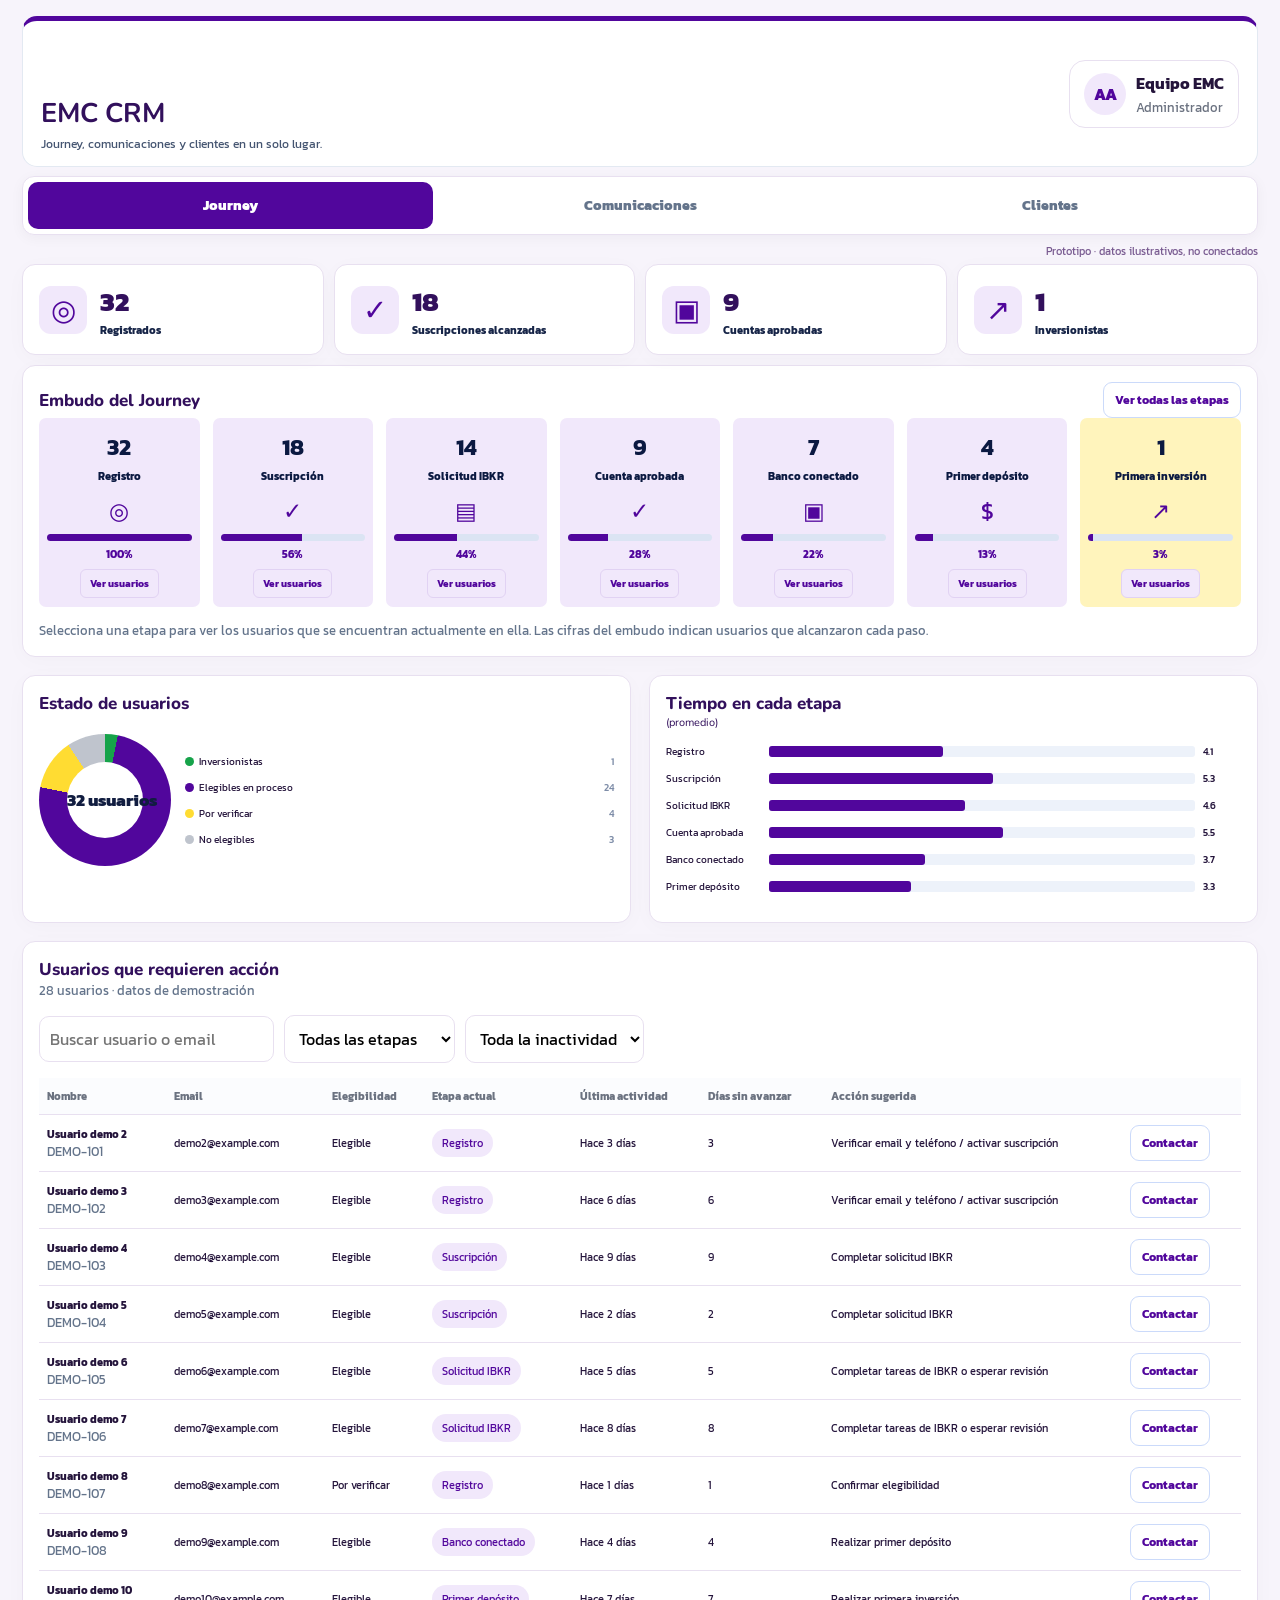
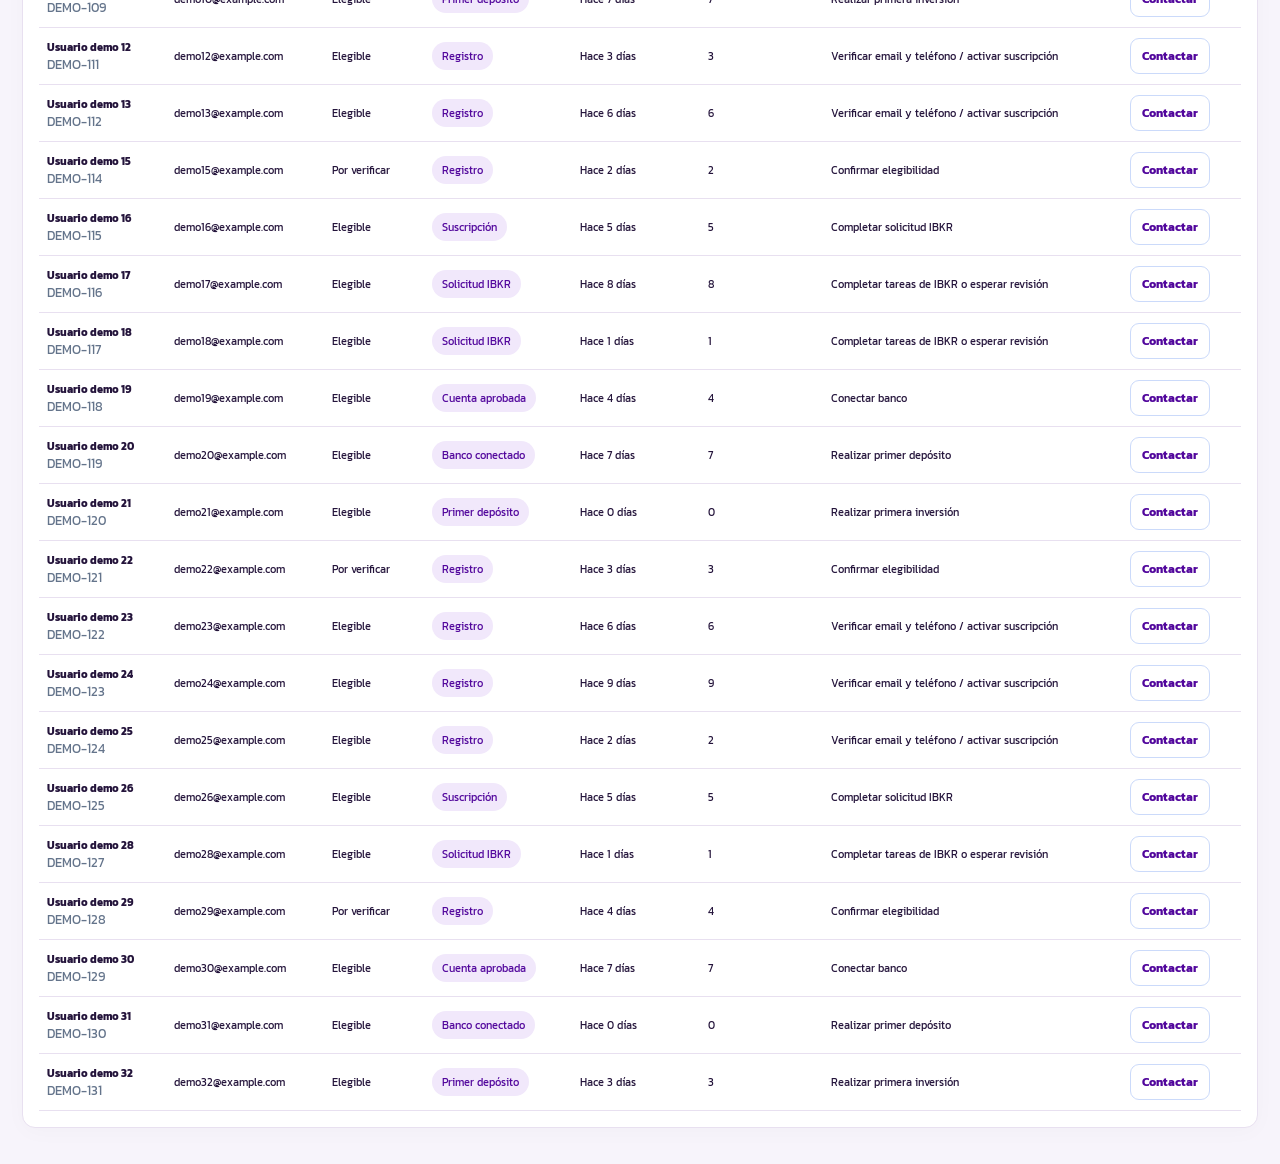
==== commit ca05b1e9: "EMC CRM v4 dashboard redesign with official logo" ====
--- a/crm/index.html
+++ b/crm/index.html
@@ -1,39 +1,542 @@
-<!doctype html><html lang="es"><head><meta charset="utf-8"><link rel="stylesheet" href="https://fonts.googleapis.com/css2?family=Kanit:wght@300;400;500;600&family=Nunito:wght@400;600;700;800&display=swap"><meta name="viewport" content="width=device-width,initial-scale=1"><meta name="robots" content="noindex,nofollow"><title>EMC CRM · Demo</title><style>
-*{box-sizing:border-box}body{margin:0;background:#f5f4f8;color:#24183c;font:15px system-ui,sans-serif}header{background:#fff;padding:22px 5%;border-bottom:1px solid #e4dfed;display:flex;align-items:center;gap:16px}header b{background:#51069c;color:#ffdb35;padding:12px;border-radius:12px;font-size:24px}h1,h2,p{margin:0}h1{font-size:26px}small{color:#756b85}main{max-width:1450px;margin:auto;padding:24px}nav,.panel,.metric{background:white;border:1px solid #e4dfed;border-radius:15px;padding:20px;margin-bottom:16px}nav{display:flex;gap:8px;padding:8px}button,input,select,textarea{font:inherit;border:1px solid #d9d0e8;border-radius:9px;padding:10px;background:white;color:inherit}button{cursor:pointer;color:#51069c;font-weight:600}button.active,button.primary{background:#51069c;color:white}nav button{flex:1;border:0}.grid{display:grid;grid-template-columns:repeat(auto-fit,minmax(145px,1fr));gap:12px}.metric strong{display:block;font-size:32px;color:#51069c}.stage{background:#f1eafa;padding:16px;border-radius:12px;text-align:center;display:flex;flex-direction:column;gap:8px}.stage strong{font-size:26px}.bar{height:7px;background:#ded5ee;border-radius:9px;overflow:hidden}.bar i{display:block;background:#7137b8;height:100%}.notice{padding:12px;background:#fff4d5;border-radius:10px;margin-bottom:16px}.scroll{overflow:auto}table{width:100%;border-collapse:collapse;text-align:left}th,td{padding:12px;border-bottom:1px solid #eee}h2{font-size:20px;margin-bottom:16px}.filters{display:flex;gap:8px;flex-wrap:wrap;margin-bottom:14px}dialog{border:1px solid #ddd;border-radius:16px;width:min(540px,95%);padding:24px}dialog::backdrop{background:#20133388}label{display:block;margin:12px 0}label input,label textarea,label select{display:block;width:100%;margin-top:5px} @media(max-width:600px){main{padding:12px}nav button{font-size:12px;padding:8px}}
-body{font-family:Kanit,system-ui,sans-serif}h1,h2,h3{font-family:Nunito,system-ui,sans-serif}.split{display:grid;grid-template-columns:1fr 1fr;gap:16px}.subnav{display:flex;gap:8px;margin-bottom:16px}.subnav button{flex:1}.donut{width:130px;height:130px;border-radius:50%;display:grid;place-items:center}.donut span{background:white;border-radius:50%;width:88px;height:88px;display:grid;place-items:center;font-size:25px;font-weight:bold}.preview{background:#e5eee7;padding:22px;border-radius:12px;min-height:160px;white-space:pre-wrap}.bubble{background:white;padding:16px;border-radius:12px}.template{border:1px solid #e4dfed;padding:16px;border-radius:12px;display:flex;flex-direction:column;gap:12px}dialog{width:min(850px,95%);max-height:90vh;overflow:auto} .muted{color:#756b85}.danger{color:#b42318}.step{font-size:12px;text-align:center;padding:8px;background:#f1eafa;border-radius:8px} @media(max-width:700px){.split{grid-template-columns:1fr}.subnav{flex-wrap:wrap}}</style></head><body><header><b>mc</b><div><h1>EMC CRM</h1><small>Gestión de clientes · El Menudo Cuenta</small></div></header><main><div class="notice">Modo demostración · Datos ficticios · Sin conexión al Admin · No introducir información real.</div><nav><button data-tab="journey" class="active">Journey</button><button data-tab="comms">Comunicaciones</button><button data-tab="clients">Clientes</button></nav><section id="view"></section></main><dialog id="detail"></dialog><script>
-'use strict';
+<!DOCTYPE html><html lang="es"><head><meta charset="utf-8"><meta name="viewport" content="width=device-width,initial-scale=1"><title>EMC CRM</title><link href="https://fonts.googleapis.com/css2?family=Nunito:wght@400;600;700;800;900&family=Kanit:wght@300;400;500;600;700&display=swap" rel="stylesheet"><style>
+:root{
+  --font-head:"Space Grotesk",system-ui,-apple-system,Segoe UI,Roboto,Arial,sans-serif;
+  --font-body:"Sora",system-ui,-apple-system,Segoe UI,Roboto,Arial,sans-serif;
+  --bg:#f6f8fc;
+  --card:#ffffff;
+  --ink:#111827;
+  --muted:#6b7280;
+  --line:#e5e7eb;
+  --blue:#2f66f3;
+  --blue-soft:#eef4ff;
+  --green:#16a34a;
+  --green-soft:#ecfdf3;
+  --orange:#d97706;
+  --orange-soft:#fff7ed;
+  --purple:#7c3aed;
+  --purple-soft:#f5f3ff;
+  --red:#dc2626;
+  --red-soft:#fef2f2;
+  --shadow:0 14px 40px rgba(15,23,18,.07);
+  --radius:20px;
+}
+*{box-sizing:border-box;margin:0;padding:0}
+body{
+  font-family:Inter,system-ui,sans-serif;
+  color:var(--ink);
+  background:var(--bg);
+  min-height:100vh;
+}
+button,input,select,textarea{font:inherit}
+button{cursor:pointer}
+.app{display:block;min-height:100vh}
+.sidebar{
+  background:#fff;
+  border-right:1px solid var(--line);
+  padding:28px 20px;
+  display:flex;
+  flex-direction:column;
+}
+.brand{font-family:"Space Grotesk";font-size:22px;font-weight:700;margin-bottom:34px}
+.brand span{color:var(--blue)}
+.nav-section{font-size:10px;text-transform:uppercase;color:#9ca3af;font-weight:700;margin:20px 12px 8px}
+.nav-item{
+  display:flex;align-items:center;gap:12px;
+  padding:12px 14px;border-radius:12px;
+  color:#374151;text-decoration:none;font-weight:600;font-size:14px;
+  margin-bottom:4px;
+}
+.nav-item.active{background:var(--blue-soft);color:var(--blue)}
+.nav-item:hover{background:#f8fafc}
+.sidebar-footer{margin-top:auto}
+.logout{color:var(--red);font-weight:600;padding:12px 14px}
+.main{padding:28px 30px 44px}
+.topbar{display:flex;align-items:center;justify-content:space-between;margin-bottom:26px}
+.topbar h1{font-family:"Space Grotesk";font-size:36px}
+.admin-card{display:flex;align-items:center;gap:10px;background:#fff;border:1px solid var(--line);border-radius:16px;padding:10px 14px;box-shadow:var(--shadow)}
+.avatar{width:42px;height:42px;border-radius:50%;display:grid;place-items:center;background:var(--blue-soft);color:var(--blue);font-weight:800}
+.admin-card small{display:block;color:var(--muted);margin-top:2px}
+.stats{display:grid;grid-template-columns:repeat(4,1fr);gap:16px;margin-bottom:20px}
+.stat{background:#fff;border:1px solid var(--line);border-radius:18px;padding:18px;box-shadow:var(--shadow)}
+.stat-label{font-size:13px;color:var(--muted);font-weight:600}
+.stat-value{font-size:30px;font-weight:800;margin-top:8px}
+.stat-link{font-size:12px;color:var(--blue);font-weight:700;margin-top:8px}
+.content-grid{display:grid;grid-template-columns:minmax(0,1.5fr) minmax(320px,.7fr);gap:18px}
+.panel{background:#fff;border:1px solid var(--line);border-radius:20px;box-shadow:var(--shadow);overflow:hidden}
+.panel-head{display:flex;justify-content:space-between;align-items:center;padding:20px 22px;border-bottom:1px solid var(--line)}
+.panel-head h2{font-family:"Space Grotesk";font-size:20px}
+.panel-head button{background:none;border:none;color:var(--blue);font-weight:700}
+.searchbar{padding:16px 22px;border-bottom:1px solid var(--line)}
+.searchbar input{width:100%;padding:12px 14px;border:1px solid var(--line);border-radius:12px;background:#fafafa}
+table{width:100%;border-collapse:collapse}
+th,td{padding:14px 18px;text-align:left;border-bottom:1px solid var(--line);font-size:13px}
+th{color:var(--muted);font-weight:700;background:#fbfcfe}
+tbody tr{cursor:pointer;transition:.15s}
+tbody tr:hover{background:#f8fbff}
+.user-cell{display:flex;align-items:center;gap:10px}
+.user-initials{width:34px;height:34px;border-radius:50%;display:grid;place-items:center;background:var(--blue-soft);color:var(--blue);font-weight:800}
+.plan-link{color:var(--blue);font-weight:700}
+.badge{display:inline-flex;padding:5px 9px;border-radius:999px;font-size:11px;font-weight:700}
+.badge.green{background:var(--green-soft);color:var(--green)}
+.badge.orange{background:var(--orange-soft);color:var(--orange)}
+.badge.purple{background:var(--purple-soft);color:var(--purple)}
+.badge.blue{background:var(--blue-soft);color:var(--blue)}
+.agenda-list{padding:8px 18px 18px}
+.agenda-day{font-size:12px;color:var(--muted);font-weight:800;margin:14px 0 8px}
+.meeting{display:grid;grid-template-columns:70px 1fr auto;gap:12px;align-items:center;padding:12px;border:1px solid var(--line);border-radius:14px;margin-bottom:10px}
+.meeting strong{font-size:13px}
+.meeting small{display:block;color:var(--muted);margin-top:3px}
+.meeting-status{font-size:11px;background:var(--green-soft);color:var(--green);padding:5px 8px;border-radius:999px;font-weight:700}
+
+/* Member modal */
+.overlay{position:fixed;inset:0;background:rgba(15,23,42,.48);display:none;align-items:center;justify-content:center;padding:22px;z-index:50}
+.overlay.open{display:flex}
+.modal{
+  width:min(980px,96vw);
+  max-height:92vh;
+  overflow:auto;
+  background:#fff;border-radius:24px;box-shadow:0 30px 80px rgba(15,23,42,.25);
+}
+.modal-head{
+  display:flex;justify-content:space-between;align-items:flex-start;
+  padding:24px 26px;border-bottom:1px solid var(--line);
+}
+.member-id{display:flex;gap:16px;align-items:center}
+.member-avatar{width:58px;height:58px;border-radius:50%;display:grid;place-items:center;background:var(--blue-soft);color:var(--blue);font-size:20px;font-weight:800}
+.member-name{font-family:"Space Grotesk";font-size:26px}
+.member-meta{display:flex;gap:18px;flex-wrap:wrap;margin-top:8px;font-size:13px;color:var(--muted)}
+.close-btn{border:none;background:#f3f4f6;width:34px;height:34px;border-radius:50%;font-size:18px}
+.modal-body{padding:22px 26px 26px}
+.member-grid{display:grid;grid-template-columns:1fr 1.15fr .8fr;gap:16px}
+.card{border:1px solid var(--line);border-radius:18px;padding:18px;background:#fff}
+.card h3{font-family:"Space Grotesk";font-size:17px;margin-bottom:14px}
+.checklist{display:flex;flex-direction:column;gap:12px}
+.check-row{display:flex;align-items:flex-start;gap:10px}
+.check-dot{width:22px;height:22px;border-radius:50%;border:2px solid #cbd5e1;display:grid;place-items:center;flex:none;font-size:12px}
+.check-row.done .check-dot{background:var(--green);border-color:var(--green);color:#fff}
+.check-row small{display:block;color:var(--muted);margin-top:2px}
+.simple-list{display:flex;flex-direction:column}
+.simple-row{display:flex;justify-content:space-between;gap:16px;padding:11px 0;border-bottom:1px solid var(--line);font-size:13px}
+.simple-row:last-child{border-bottom:none}
+.simple-row span:last-child{font-weight:800}
+.meetings-card{grid-column:1 / span 2}
+.notes-card{grid-column:3}
+.card-head{display:flex;justify-content:space-between;align-items:center;margin-bottom:10px}
+.primary-btn{border:none;background:var(--blue);color:#fff;padding:10px 14px;border-radius:11px;font-weight:700}
+.secondary-btn{border:1px solid var(--line);background:#fff;color:var(--ink);padding:10px 14px;border-radius:11px;font-weight:700}
+.note{background:var(--orange-soft);border:1px solid #fed7aa;border-radius:13px;padding:13px;font-size:13px;line-height:1.55}
+.note small{display:block;color:var(--orange);font-weight:700;margin-bottom:4px}
+
+/* Meeting modal */
+.mini-overlay{position:fixed;inset:0;background:rgba(15,23,42,.38);display:none;align-items:center;justify-content:center;z-index:80;padding:20px}
+.mini-overlay.open{display:flex}
+.mini-modal{width:min(460px,95vw);background:#fff;border-radius:20px;padding:22px;box-shadow:0 24px 70px rgba(15,23,42,.28)}
+.mini-head{display:flex;justify-content:space-between;align-items:center;margin-bottom:18px}
+.mini-head h3{font-family:"Space Grotesk"}
+.form-group{margin-bottom:14px}
+.form-group label{display:block;font-size:12px;font-weight:700;color:var(--muted);margin-bottom:6px}
+.form-group input,.form-group select,.form-group textarea{width:100%;border:1px solid var(--line);border-radius:11px;padding:11px 12px;background:#fafafa}
+.form-group textarea{min-height:100px;resize:vertical}
+.form-actions{display:flex;justify-content:flex-end;gap:10px;margin-top:16px}
+
+@media(max-width:1100px){
+  .app{grid-template-columns:220px 1fr}
+  .stats{grid-template-columns:repeat(2,1fr)}
+  .content-grid{grid-template-columns:1fr}
+  .member-grid{grid-template-columns:1fr 1fr}
+  .notes-card{grid-column:1 / -1}
+}
+@media(max-width:760px){
+  .app{grid-template-columns:1fr}
+  
+  .main{padding:18px}
+  .stats{grid-template-columns:1fr}
+  .member-grid{grid-template-columns:1fr}
+  .meetings-card,.notes-card{grid-column:auto}
+  th:nth-child(6),td:nth-child(6){display:none}
+}
+
+.se-check{
+  display:inline-grid;
+  place-items:center;
+  width:24px;
+  height:24px;
+  border-radius:50%;
+  background:var(--green-soft);
+  color:var(--green);
+  font-weight:900;
+  font-size:14px;
+  border:1px solid #bbf7d0;
+}
+.sessions-count{
+  font-weight:800;
+  color:var(--ink);
+  white-space:nowrap;
+}
+.sessions-count small{
+  display:block;
+  margin-top:2px;
+  color:var(--muted);
+  font-weight:500;
+  font-size:11px;
+}
+
+
+.session-groups{display:grid;grid-template-columns:1fr;gap:16px}
+.session-group{border:1px solid var(--line);border-radius:16px;overflow:hidden;background:#fff}
+.session-group-head{display:flex;align-items:center;justify-content:space-between;padding:14px 16px;background:#f8fafc;border-bottom:1px solid var(--line)}
+.session-group-head h4{font-family:"Space Grotesk";font-size:15px}
+.session-group-head span{font-size:12px;color:var(--muted);font-weight:700}
+.session-table{width:100%;border-collapse:collapse}
+.session-table th,.session-table td{padding:12px 14px;font-size:12.5px;border-bottom:1px solid var(--line)}
+.session-table tr:last-child td{border-bottom:none}
+.session-status{display:inline-flex;padding:5px 8px;border-radius:999px;font-size:11px;font-weight:800}
+.session-status.done{background:var(--green-soft);color:var(--green)}
+.session-status.pending{background:var(--orange-soft);color:var(--orange)}
+.session-action{border:1px solid var(--line);background:#fff;color:var(--blue);padding:7px 9px;border-radius:9px;font-size:11px;font-weight:800}
+.session-action:disabled{color:#9ca3af;background:#f3f4f6;cursor:default}
+.session-summary{display:grid;grid-template-columns:repeat(3,1fr);gap:10px;margin-bottom:16px}
+.session-summary .mini-stat{border:1px solid var(--line);border-radius:13px;padding:12px;background:#fafafa}
+.session-summary .mini-stat small{display:block;color:var(--muted);font-size:11px}
+.session-summary .mini-stat strong{display:block;font-size:20px;margin-top:4px}
+@media(max-width:760px){.session-summary{grid-template-columns:1fr}}
+
+
+.meeting-section{margin-top:16px}
+.meeting-section:first-child{margin-top:0}
+.meeting-section-title{font-size:12px;font-weight:800;color:var(--muted);text-transform:uppercase;letter-spacing:.06em;margin-bottom:8px}
+.meeting-manual-row{display:grid;grid-template-columns:minmax(170px,1fr) 120px 130px;gap:12px;align-items:center;padding:11px 0;border-bottom:1px solid var(--line)}
+.meeting-manual-row:last-child{border-bottom:none}
+.meeting-manual-row strong{font-size:13px}
+.meeting-manual-row small{display:block;color:var(--muted);margin-top:2px}
+.manual-date{width:100%;border:1px solid var(--line);border-radius:9px;padding:8px 9px;font-size:12px;background:#fafafa}
+.manual-toggle{border:1px solid var(--line);border-radius:10px;padding:8px 10px;background:#fff;font-size:12px;font-weight:800;color:var(--blue)}
+.manual-toggle.done{background:var(--green-soft);color:var(--green);border-color:#bbf7d0}
+@media(max-width:760px){.meeting-manual-row{grid-template-columns:1fr}}
+
+
+h1,h2,h3,h4,h5,h6,
+.display,
+.brand,
+.topbar h1,
+.panel-head h2,
+.member-name,
+.card h3,
+.modal h3{
+  font-family:var(--font-head);
+}
+
+
+.program-card-horizontal{
+  grid-column:1 / -1;
+}
+
+.program-track{
+  display:grid;
+  grid-template-columns:auto 1fr auto 1fr auto 1fr auto;
+  align-items:center;
+  gap:12px;
+  margin-top:14px;
+  padding:4px 2px 2px;
+}
+
+.program-step{
+  display:flex;
+  flex-direction:column;
+  align-items:center;
+  text-align:center;
+  min-width:105px;
+}
+
+.program-circle{
+  width:34px;
+  height:34px;
+  border-radius:50%;
+  border:2px solid #cbd5e1;
+  background:#fff;
+  color:#fff;
+  display:grid;
+  place-items:center;
+  font-weight:900;
+  margin-bottom:8px;
+}
+
+.program-step.done .program-circle{
+  background:var(--green);
+  border-color:var(--green);
+}
+
+.program-text strong{
+  display:block;
+  font-family:var(--font-head);
+  font-size:13px;
+}
+
+.program-text small{
+  display:block;
+  margin-top:3px;
+  color:var(--muted);
+  font-size:11.5px;
+}
+
+.program-connector{
+  width:100%;
+  height:2px;
+  background:#dbe2ea;
+  margin-top:-30px;
+}
+
+.program-connector.done{
+  background:var(--green);
+}
+
+@media(max-width:760px){
+  .program-track{
+    grid-template-columns:1fr;
+    gap:8px;
+    align-items:start;
+  }
+
+  .program-step{
+    flex-direction:row;
+    gap:10px;
+    text-align:left;
+    min-width:0;
+  }
+
+  .program-circle{
+    margin-bottom:0;
+    flex:none;
+  }
+
+  .program-connector{
+    width:2px;
+    height:20px;
+    margin:-2px 0 -2px 16px;
+  }
+}
+
+
+.notes-list{
+  display:flex;
+  flex-direction:column;
+  gap:10px;
+  max-height:320px;
+  overflow-y:auto;
+  padding-right:4px;
+}
+
+.notes-list .note{
+  background:var(--orange-soft);
+  border:1px solid #fed7aa;
+  border-radius:13px;
+  padding:13px;
+  font-size:13px;
+  line-height:1.55;
+}
+
+.notes-list .note small{
+  display:block;
+  color:var(--orange);
+  font-weight:700;
+  margin-bottom:4px;
+}
+
+
+.member-contact{
+  display:flex;
+  flex-wrap:wrap;
+  gap:10px 18px;
+  margin-top:12px;
+}
+
+.member-contact a{
+  display:inline-flex;
+  align-items:center;
+  gap:7px;
+  color:var(--ink);
+  text-decoration:none;
+  font-size:13px;
+  font-weight:600;
+}
+
+.member-contact a:hover{
+  color:var(--blue);
+}
+
+.contact-icon{
+  width:26px;
+  height:26px;
+  border-radius:50%;
+  display:grid;
+  place-items:center;
+  background:var(--blue-soft);
+  color:var(--blue);
+  font-size:12px;
+}
+
+.notes-card-wide{
+  grid-column:1 / -1;
+}
+
+.notes-list-horizontal{
+  display:flex;
+  flex-direction:column;
+  gap:0;
+  max-height:360px;
+  overflow-y:auto;
+}
+
+.note-row{
+  display:grid;
+  grid-template-columns:130px minmax(0,1fr) auto;
+  align-items:start;
+  gap:18px;
+  padding:14px 0;
+  border-bottom:1px solid var(--line);
+  background:transparent !important;
+  border-left:none !important;
+  border-right:none !important;
+  border-top:none !important;
+  border-radius:0 !important;
+}
+
+.note-row:last-child{
+  border-bottom:none;
+}
+
+.note-date{
+  font-size:12px;
+  font-weight:800;
+  color:var(--orange);
+  white-space:nowrap;
+}
+
+.note-text{
+  font-size:13px;
+  line-height:1.6;
+  color:var(--ink);
+}
+
+.note-actions{
+  display:flex;
+  gap:8px;
+}
+
+.note-actions button{
+  border:1px solid var(--line);
+  background:#fff;
+  border-radius:9px;
+  padding:7px 9px;
+  font-size:11px;
+  font-weight:800;
+}
+
+.note-edit{
+  color:var(--blue);
+}
+
+.note-delete{
+  color:var(--red);
+}
+
+@media(max-width:760px){
+  .note-row{
+    grid-template-columns:1fr;
+    gap:8px;
+  }
+
+  .note-actions{
+    justify-content:flex-start;
+  }
+}
+
+
+/* Diseño de ancho completo, sin navegación lateral */
+.fd-shell{display:block!important;width:100%}
+.fd-shell>.main{width:100%;max-width:none;margin:0 auto;padding:16px 22px 36px}
+@media(max-width:650px){.fd-shell>.main{padding:10px}}
+
+
+.main{max-width:1600px;margin:auto}.fd-tabs{display:flex;gap:8px;margin:0 0 20px;background:#fff;border:1px solid var(--line);padding:8px;border-radius:15px}.fd-tab{border:0;background:transparent;color:#64748b;padding:12px 24px;border-radius:10px;font-weight:750}.fd-tab.active{background:var(--blue-soft);color:var(--blue)}.fd-view{display:none}.fd-view.active{display:block}.fd-grid{display:grid;grid-template-columns:repeat(4,minmax(0,1fr));gap:14px;margin-bottom:20px}.fd-box{background:white;border:1px solid var(--line);border-radius:17px;padding:20px}.fd-label{font-size:12px;color:var(--muted);font-weight:650}.fd-number{font-size:30px;font-weight:800;margin-top:7px}.fd-heading{font-size:19px;font-weight:800;margin-bottom:14px}.fd-funnel{display:grid;grid-template-columns:repeat(7,minmax(0,1fr));gap:10px}.fd-step{border:1px solid #dbe6f8;border-radius:13px;padding:15px 8px;background:#f2f7ff;text-align:center;cursor:pointer;min-width:0}.fd-step:nth-child(2){background:#f5f1ff}.fd-step:nth-child(3){background:#fff3eb}.fd-step:nth-child(4){background:#fff9e5}.fd-step:nth-child(5){background:#ecfbf5}.fd-step:nth-child(6){background:#ecfafa}.fd-step:nth-child(7){background:#eafaef}.fd-step.active{outline:3px solid #2f66f3}.fd-step strong{font-size:24px;display:block}.fd-step small{font-size:11px;display:block;margin-top:8px}.fd-bar{height:7px;border-radius:8px;background:#dbe4f3;margin-top:12px;overflow:hidden}.fd-bar span{display:block;height:100%;background:#2f66f3}.fd-tools{display:flex;gap:10px;align-items:center;flex-wrap:wrap;margin:15px 0}.fd-tools input,.fd-tools select{border:1px solid var(--line);padding:10px;border-radius:10px;background:white;max-width:100%}.fd-table-wrap{overflow-x:auto}.fd-table{min-width:850px}.fd-action{background:#fff;color:var(--blue);border:1px solid #cbdafa;border-radius:9px;padding:8px 11px;font-size:12px;font-weight:700}.fd-action.primary{background:var(--blue);color:white}.fd-tag{background:#fff2e4;color:#a4560a;padding:5px 9px;border-radius:20px;font-size:11px}.fd-assets{display:grid;grid-template-columns:repeat(3,minmax(0,1fr));gap:14px}.fd-asset{border:1px solid var(--line);border-radius:14px;padding:16px;background:#fff}.fd-asset .thumb{height:110px;border-radius:12px;background:linear-gradient(130deg,#082e3a,#11616d);color:white;display:flex;align-items:center;justify-content:center;text-align:center;font-weight:800;padding:15px;margin-bottom:13px}.fd-modal{position:fixed;inset:0;background:#10182899;z-index:120;display:none;align-items:center;justify-content:center;padding:16px}.fd-modal.open{display:flex}.fd-dialog{width:min(640px,100%);background:white;padding:25px;border-radius:20px;max-height:90vh;overflow:auto}.fd-dialog textarea{width:100%;min-height:130px;border:1px solid var(--line);border-radius:10px;padding:12px;margin-top:10px}.fd-muted{color:#64748b;font-size:13px}.fd-row{display:flex;align-items:center;justify-content:space-between;gap:10px;flex-wrap:wrap}.fd-hidden{display:none!important}@media(max-width:1100px){.fd-grid{grid-template-columns:repeat(2,1fr)}.fd-funnel{grid-template-columns:repeat(4,1fr)}}@media(max-width:650px){.fd-grid{grid-template-columns:1fr 1fr}.fd-funnel{grid-template-columns:repeat(2,1fr)}.fd-assets{grid-template-columns:1fr}.fd-tab{padding:11px 9px;font-size:12px}.main{padding:14px}.fd-box{padding:13px}}
+
+
+.fd-shell{display:grid;grid-template-columns:226px minmax(0,1fr)}.fd-sidebar{background:white;border:1px solid #e3e9f2;border-radius:16px;margin:10px 0 10px 10px;padding:22px 15px;min-height:calc(100vh - 20px)}.fd-brand{font-family:"Space Grotesk",sans-serif;font-size:19px;font-weight:800;color:#102b61;margin-bottom:34px;white-space:nowrap}.fd-brand span,.fd-brand:first-letter{color:#1769ef}.fd-sidebar nav{display:flex;flex-direction:column;gap:3px}.fd-sidebar nav>div,.fd-sidebar nav>strong,.fd-sidebar nav>button{font-size:13px;padding:10px 12px;text-align:left}.fd-sidebar nav>div span{float:right}.fd-sidebar nav>strong{margin-top:10px}.fd-sidebar nav>button{background:none;border:0;color:#627b9c;border-radius:10px;font-weight:650}.fd-sidebar nav>button.fd-side-active{background:#e8f0ff;color:#075bf1}.fd-sidebar .fd-side-muted{color:#7c8ca5}.main{max-width:none;min-width:0;padding:10px 16px 32px}.topbar{background:white;border:1px solid #e3e9f2;border-radius:15px;padding:13px 18px;margin-bottom:9px}.topbar h1{font-size:27px;color:#0b1941}.fd-subtitle{font-size:12px;color:#455571;margin-top:3px}.admin-card{box-shadow:none}.fd-tabs{padding:5px;margin:0 0 8px;border-radius:12px}.fd-tab{padding:8px 18px}.fd-demo{font-size:11px;color:#8995a9;text-align:right;margin-bottom:5px}.fd-grid{gap:10px;margin-bottom:10px}.fd-box{border-radius:13px;padding:16px;box-shadow:0 4px 22px rgba(15,23,42,.025)}.fd-kpi{display:flex;align-items:center;gap:13px;min-height:87px}.fd-kpi-icon{width:48px;height:48px;flex:none;display:grid;place-items:center;border-radius:12px;background:#e9f2ff;color:#1166ff;font-size:29px}.fd-kpi-icon.icon-1,.fd-kpi-icon.icon-3{background:#eafbf1;color:#12a44c}.fd-number{font-size:27px;margin:0;color:#0b1941}.fd-label{font-size:11px;color:#162447}.fd-kpi-change{margin-left:auto;color:#08a44e;font-size:12px;font-weight:800;text-align:right;white-space:nowrap}.fd-kpi-change small{display:block;color:#9ba6bb;font-size:10px;font-weight:400;margin-top:5px}.fd-funnel{gap:13px}.fd-step{position:relative;min-height:164px;border:0;border-radius:7px;padding:12px 8px 9px;background:#e6f1ff}.fd-step strong{font-size:23px;color:#0b1941}.fd-step small{font-size:11px;font-weight:700;color:#0b1941;margin-top:4px}.fd-stage-icon{font-size:23px;color:#1670ef;margin:10px 0 6px}.fd-step:nth-child(3) .fd-stage-icon{color:#fa7527}.fd-step:nth-child(4) .fd-stage-icon{color:#e99700}.fd-step:nth-child(5) .fd-stage-icon{color:#0c9f72}.fd-step:nth-child(6) .fd-stage-icon{color:#0c999a}.fd-step:nth-child(7) .fd-stage-icon{color:#13954b}.fd-step .fd-bar{margin-top:4px}.fd-step .fd-percent{color:#1254c6;margin-top:5px}.fd-see{display:inline-block;margin-top:7px;background:#e6efff;border:1px solid #c5d9fa;border-radius:6px;padding:6px 9px;color:#005bef;font-size:10px;font-weight:700}.fd-charts{display:grid;grid-template-columns:1.65fr 1fr .93fr;gap:10px}.fd-heading{font-size:17px;color:#111d40}.fd-heading small{display:block;font-size:11px;font-weight:400}.fd-chart-bars{height:162px;display:flex;align-items:flex-end;justify-content:space-around;gap:8px;border-bottom:1px solid #dbe3ee;padding:4px 4px 0}.fd-column{flex:1;display:flex;flex-direction:column;align-items:center;justify-content:flex-end;height:100%;min-width:0}.fd-col-number{font-size:10px;font-weight:800;margin-bottom:5px}.fd-col-bar{width:85%;max-width:42px;border-radius:4px 4px 0 0}.fd-column small{text-align:center;font-size:9px;margin:6px 0 -29px;min-height:24px}.fd-chart-bars{margin-bottom:28px}.fd-donut{width:132px;height:132px;border-radius:50%;background:conic-gradient(#32b878 0 17%,#5199f6 17% 71%,#ffd064 71% 91%,#bfc4cd 91% 100%);position:relative;flex:none}.fd-donut:before{content:'581\A Total';white-space:pre;display:grid;place-items:center;text-align:center;position:absolute;inset:28px;background:white;border-radius:50%;font-size:17px;font-weight:800;color:#111d40}.fd-status-wrap{display:flex;align-items:center;gap:14px;margin-top:19px}.fd-legend{flex:1;font-size:10px;min-width:0}.fd-legend>div{display:flex;align-items:center;gap:5px;margin:11px 0;white-space:nowrap}.fd-legend i{width:9px;height:9px;border-radius:50%;flex:none}.fd-legend strong{font-weight:500;color:#7e8da8;margin-left:auto}.fd-time-row{display:grid;grid-template-columns:95px 1fr 38px;align-items:center;gap:8px;margin:12px 0;font-size:10px}.fd-time-row strong{font-weight:500}.fd-time-track{height:11px;background:#edf2fa;border-radius:3px}.fd-time-track i{display:block;height:100%;background:#85b7ff;border-radius:3px}.fd-tools{justify-content:flex-end}.fd-tools input{min-width:235px}.fd-table{min-width:1080px}.fd-table th,.fd-table td{font-size:11px;padding:10px 8px}.fd-person{display:flex;align-items:center;gap:8px;white-space:nowrap}.fd-person span{display:grid;place-items:center;background:#e6f0ff;color:#1b6cf0;width:29px;height:29px;border-radius:50%;font-weight:800}.fd-plan{display:inline-block;padding:5px 9px;background:#eff3ff;color:#2463e9;border-radius:20px;white-space:nowrap}.fd-stage-badge{display:inline-block;padding:6px 10px;border-radius:20px;background:#e7f1ff;color:#075be7;white-space:nowrap}.fd-stage-badge.stage-2{background:#fff0e4;color:#df6b1a}.fd-stage-badge.stage-3{background:#e6fbf1;color:#058b54}.fd-stage-badge.stage-4{background:#e8fbf0;color:#078652}.fd-stage-badge.stage-5{background:#e0f6f5;color:#087d81}.fd-action{white-space:nowrap}.fd-box .fd-row h3{margin-bottom:0}@media(max-width:1200px){.fd-charts{grid-template-columns:1fr 1fr}.fd-charts>.fd-box:first-child{grid-column:1/-1}.fd-kpi-change{display:none}}@media(max-width:850px){.fd-shell{grid-template-columns:1fr}.fd-sidebar{min-height:auto;margin:8px;padding:12px}.fd-sidebar nav{flex-direction:row;flex-wrap:wrap}.fd-sidebar nav>div,.fd-sidebar nav>strong,.fd-sidebar .fd-side-muted{display:none}.fd-brand{margin-bottom:8px}.fd-charts{grid-template-columns:1fr}.fd-charts>.fd-box:first-child{grid-column:auto}}@media(max-width:600px){.fd-grid{grid-template-columns:1fr 1fr}.fd-funnel{grid-template-columns:repeat(2,1fr)}.fd-kpi{gap:6px}.fd-kpi-icon{width:35px;height:35px;font-size:20px}.fd-number{font-size:21px}.topbar h1{font-size:23px}}
+
+
+/* Navegación única superior del módulo */
+.fd-tabs{position:sticky;top:0;z-index:20;display:flex;gap:5px;width:100%;box-shadow:0 3px 14px rgba(15,23,42,.045)}
+.fd-tab{flex:1;text-align:center;font-size:14px;padding:13px 18px}
+.fd-tab:focus-visible{outline:2px solid var(--blue);outline-offset:-2px}
+@media(max-width:650px){.fd-tab{font-size:12px;padding:12px 7px}}
+
+
+.cm-tabs{display:flex;gap:7px;margin:0 0 16px;background:#fff;border:1px solid var(--line);padding:7px;border-radius:13px}.cm-tab{flex:1;border:0;border-radius:9px;padding:12px 10px;background:transparent;color:#64748b;font-weight:750}.cm-tab.active{background:var(--blue-soft);color:var(--blue)}.cm-view{display:none}.cm-view.active{display:block}.cm-stages{display:grid;grid-template-columns:repeat(3,minmax(0,1fr));gap:12px;margin-top:18px}.cm-stage{background:#f6f9ff;border:1px solid #dae5fb;border-radius:12px;padding:16px;text-align:left;cursor:pointer}.cm-stage.active{outline:2px solid var(--blue)}.cm-stage strong{display:block;font-size:26px;color:#0b1941}.cm-stage span{display:block;font-weight:750;margin-top:5px}.cm-stage small{color:var(--blue);display:block;margin-top:10px}.cm-columns{display:grid;grid-template-columns:1fr .8fr;gap:16px}.cm-label{display:block;font-weight:750;font-size:12px;margin:12px 0 6px}.cm-field{width:100%;border:1px solid var(--line);border-radius:10px;padding:11px;background:#fff}.cm-buttons{display:flex;gap:9px;flex-wrap:wrap;margin-top:18px}.cm-preview{background:#e6eee9;border-radius:15px;padding:22px;min-height:210px}.cm-bubble{background:#fff;border-radius:13px;padding:16px;white-space:pre-wrap;font-size:14px;line-height:1.6;max-width:460px;box-shadow:0 2px 9px #0001}.cm-resource{padding:12px;background:#f5f8ff;border-radius:10px;margin-top:12px;font-size:12px}.cm-library{display:grid;grid-template-columns:repeat(3,minmax(0,1fr));gap:14px}.cm-template-card{background:white;border:1px solid var(--line);border-radius:15px;padding:18px}.cm-template-card h3{font-size:16px;margin:10px 0}.cm-template-card p{font-size:13px;color:#64748b;line-height:1.55;white-space:pre-wrap}.cm-template-card .cm-buttons{margin-top:12px}.cm-overlay{position:fixed;inset:0;background:#10182899;z-index:160;display:none;align-items:center;justify-content:center;padding:15px}.cm-overlay.open{display:flex}.cm-dialog{background:#fff;border-radius:19px;padding:24px;width:min(650px,100%);max-height:92vh;overflow:auto}.cm-dialog textarea{min-height:120px}.cm-file-preview img{max-width:100%;max-height:160px;border-radius:8px;margin-top:8px}@media(max-width:900px){.cm-stages,.cm-library{grid-template-columns:repeat(2,1fr)}.cm-columns{grid-template-columns:1fr}}@media(max-width:580px){.cm-stages,.cm-library{grid-template-columns:1fr}.cm-tab{font-size:12px;padding:10px 5px}}
+
+
+#cm-control .fd-table{min-width:1150px}#cm-control .fd-table th,#cm-control .fd-table td{display:table-cell}.needs-cell{min-width:175px}.needs-link{display:block;border:0;background:none;color:var(--blue);font-size:11px;padding:5px 0;text-align:left}.needs-link:hover{text-decoration:underline}#needs-dialog{position:fixed;inset:0;margin:auto;width:min(560px,calc(100% - 32px));max-height:90vh;overflow:auto;border:1px solid var(--line);border-radius:20px;padding:24px;color:var(--ink);box-shadow:var(--shadow)}#needs-dialog:not([open]){display:none!important}#needs-dialog::backdrop{background:#10182899}.needs-answer{padding:14px 0;border-bottom:1px solid var(--line);font-size:13px;line-height:1.5}.needs-answer p{margin-top:5px;color:var(--muted)}.needs-answer:last-child{border-bottom:0}
+
+.fd-charts{grid-template-columns:1fr 1fr;gap:18px}@media(max-width:850px){.fd-charts{grid-template-columns:1fr}}.fd-charts>.fd-box:first-child{grid-column:auto}
+:root{--font-head:Nunito,sans-serif;--font-body:Kanit,sans-serif;--blue:#51069c;--blue-soft:#f1e8fb;--bg:#f7f4fb;--ink:#24143b;--line:#e8e0f0}body{font-family:var(--font-body)}.topbar{border-top:5px solid #51069c}.brandmark{background:#51069c;color:#ffdc32;padding:9px 15px;border-radius:12px;font-family:Nunito;font-weight:900;font-size:22px}.fd-step.active{outline-color:#51069c}.fd-bar span,.fd-time-track i{background:#51069c}.fd-step,.fd-step:nth-child(n){background:#f1e8fb}.fd-step:last-child{background:#fff4bc}.fd-see,.fd-plan,.fd-stage-badge,.fd-person span,.fd-kpi-icon,.fd-kpi-icon.icon-1,.fd-kpi-icon.icon-3{background:#f1e8fb;color:#51069c;border-color:#e1d2f3}.fd-stage-icon,.fd-step:nth-child(n) .fd-stage-icon,.fd-step .fd-percent{color:#51069c}.fd-action.primary{background:#51069c;color:white}.fd-funnel{grid-template-columns:repeat(7,minmax(0,1fr))}.fd-charts{grid-template-columns:1fr 1fr}.fd-donut:before{content:attr(data-label)}.fd-shell>.main{max-width:1600px}.fd-heading,.fd-number,.topbar h1{color:#32105c}.fd-table{min-width:780px}.cm-stage{background:#f7f2fc;border-color:#e4d6f4}.cm-stage strong{color:#51069c}.fd-demo{color:#795b91}.program-track{display:flex;flex-wrap:wrap;gap:12px}.program-step{flex:1;min-width:85px}.program-circle{color:#51069c}.program-step.done .program-circle{color:white}.fd-status-wrap{flex-wrap:wrap}.fd-action:disabled{opacity:.5;cursor:not-allowed}.fd-tools{justify-content:flex-start}.fd-tab.active{background:#51069c;color:white}.cm-tab.active{background:#ffdc32;color:#32105c}@media(max-width:900px){.fd-funnel{grid-template-columns:repeat(4,1fr)}.fd-charts{grid-template-columns:1fr}}@media(max-width:550px){.fd-funnel{grid-template-columns:repeat(2,1fr)}.admin-card{display:none}.topbar{gap:10px}.brandmark{font-size:16px}.fd-grid{grid-template-columns:1fr 1fr}}
+ .emc-logo-crop{display:block;position:relative;overflow:hidden;width:253px;height:51px;max-width:100%;flex:none;margin:0 0 3px}
+.emc-logo-crop img{position:absolute;display:block;width:345px;max-width:none;height:auto;top:-70px;left:-47px}
+@media(max-width:550px){.emc-logo-crop{width:197px;height:40px}.emc-logo-crop img{width:268px;top:-54px;left:-36px}}
+ #fd-rows td:first-child{display:none} #fd-bulk{display:none!important}</style></head><body>
+<div class="app fd-shell">
+  <main class="main">
+    <div class="topbar">
+      <div><span class="emc-logo-crop"><img src="https://raw.githubusercontent.com/xserbia/menudocuenta/emc-portada/images/Logos%20MC%20-Pink%20RGB-03_edited.png" alt="El Menudo Cuenta" loading="eager" decoding="async"></span><h1 id="fd-main-title" style="margin-top:10px">EMC CRM</h1><p class="fd-subtitle">Journey, comunicaciones y clientes en un solo lugar.</p></div>
+      <div class="admin-card">
+        <div class="avatar">AA</div>
+        <div>
+          <strong>Equipo EMC</strong>
+          <small>Administrador</small>
+        </div>
+      </div>
+    </div>
+
+<div class="fd-tabs" role="tablist" aria-label="Navegación de gestión de clientes"><button class="fd-tab active" data-tab="journey">Journey</button><button class="fd-tab" data-tab="comms">Comunicaciones</button><button class="fd-tab" data-tab="clients">Clientes</button></div>
+<section id="fd-journey" class="fd-view active">
+ <div class="fd-demo">Prototipo · datos ilustrativos, no conectados</div>
+ <div class="fd-grid" id="fd-kpis"></div>
+ <div class="fd-box" style="margin-bottom:18px"><div class="fd-row"><h3 class="fd-heading">Embudo del Journey</h3><button class="fd-action" id="fd-reset">Ver todas las etapas</button></div><div class="fd-funnel" id="fd-funnel"></div><p class="fd-muted" style="margin-top:14px">Selecciona una etapa para ver los usuarios que se encuentran actualmente en ella. Las cifras del embudo indican usuarios que alcanzaron cada paso.</p></div>
+ <div class="fd-charts"><div class="fd-box"><h3 class="fd-heading">Estado de usuarios</h3><div id="fd-status"></div></div><div class="fd-box"><h3 class="fd-heading">Tiempo en cada etapa <small>(promedio)</small></h3><div id="fd-priorities"></div></div></div>
+ <div class="fd-box" style="margin-top:18px"><div class="fd-row"><div><h3 class="fd-heading" style="margin:0">Usuarios que requieren acción</h3><p class="fd-muted" id="fd-stage-caption">Todos los usuarios pendientes</p></div><button class="fd-action primary" id="fd-bulk" style="display:none">Preparar comunicación a seleccionados</button></div><div class="fd-tools"><input id="fd-search" placeholder="Buscar usuario o email" aria-label="Buscar usuarios"><select id="fd-stage"><option value="all">Todas las etapas</option></select><select id="fd-days"><option value="-1" selected>Toda la inactividad</option><option value="2">Más de 2 días</option><option value="3">Más de 3 días</option><option value="5">Más de 5 días</option></select></div><div class="fd-table-wrap"><table class="fd-table"><thead><tr><th style="display:none"><input type="checkbox" id="fd-all" aria-label="Seleccionar todos"></th><th>Nombre</th><th>Email</th><th>Elegibilidad</th><th>Etapa actual</th><th>Última actividad</th><th>Días sin avanzar</th><th>Acción sugerida</th><th></th></tr></thead><tbody id="fd-rows"></tbody></table></div></div>
+</section>
+<section id="fd-comms" class="fd-view">
+ <div class="fd-demo">Prototipo · usuarios ficticios · sin teléfonos reales</div>
+ <div class="cm-tabs"><button class="cm-tab active" data-cm="control">Centro de control</button><button class="cm-tab" data-cm="individual">WhatsApp individual</button><button class="cm-tab" data-cm="biblioteca">Biblioteca</button></div>
+ <div class="cm-view active" id="cm-control"><div class="fd-box"><h2 class="fd-heading">¿Dónde están detenidos los usuarios?</h2><p class="fd-muted">Selecciona una etapa para identificar a quién contactar individualmente.</p><div id="cm-stage-cards" class="cm-stages"></div></div><div class="fd-box" style="margin-top:16px"><div class="fd-row"><div><h3 class="fd-heading" style="margin:0">Usuarios que requieren acción</h3><p class="fd-muted">Seguimiento manual por WhatsApp Business</p></div></div><div class="fd-tools"><input id="cm-search" placeholder="Buscar por nombre o email"><select id="cm-need" aria-label="Filtrar por necesidad principal"><option value="all">Toda elegibilidad</option></select><select id="cm-filter"><option value="all">Todas las etapas</option></select></div><div class="fd-table-wrap"><table class="fd-table"><thead><tr><th>Nombre</th><th>Elegibilidad</th><th>Etapa actual</th><th>Días sin avanzar</th><th>Siguiente paso</th><th>Último contacto</th><th>Acción</th></tr></thead><tbody id="cm-users"></tbody></table></div></div></div>
+ <div class="cm-view" id="cm-individual"><div class="fd-row" style="margin-bottom:15px"><div><h2 class="fd-heading" style="margin:0">WhatsApp individual</h2><p class="fd-muted">Prepara el mensaje y ábrelo en WhatsApp Web. Tú confirmas el envío.</p></div></div><div class="cm-columns"><div class="fd-box"><label class="cm-label">Cliente</label><select id="cm-recipient" class="cm-field"></select><p id="cm-person-info" class="fd-muted" style="margin:8px 0 16px"></p><label class="cm-label">Plantilla</label><select id="cm-template" class="cm-field"></select><label class="cm-label">Mensaje editable</label><textarea id="cm-message" class="cm-field" rows="7"></textarea><label class="cm-label">Enlace adicional (opcional)</label><input id="cm-url" class="cm-field" placeholder="https://www.elmenudocuenta.com/"><div id="cm-resource" class="cm-resource" style="display:none"></div><div class="cm-buttons"><button class="fd-action primary" id="cm-open-wa">Abrir en WhatsApp ↗</button><button class="fd-action" id="cm-mark">Marcar como contactado</button></div><p id="cm-contact-status" class="fd-muted" style="margin-top:12px"></p></div><div class="fd-box"><h3 class="fd-heading">Vista previa</h3><div class="cm-preview"><div class="cm-bubble" id="cm-preview"></div></div><p class="fd-muted" style="margin-top:15px">El enlace prepara el texto, pero no envía el mensaje ni adjunta archivos automáticamente. Si la plantilla tiene un infográfico, descárgalo y adjúntalo en WhatsApp Web.</p></div></div></div>
+ <div class="cm-view" id="cm-biblioteca"><div class="fd-row" style="margin-bottom:16px"><div><h2 class="fd-heading" style="margin:0">Biblioteca de WhatsApp</h2><p class="fd-muted">Crea y edita plantillas, con infográficos, imágenes, PDF y videos.</p></div><button class="fd-action primary" id="cm-new">+ Nueva plantilla</button></div><div id="cm-library" class="cm-library"></div></div>
+</section>
+<section id="fd-clients" class="fd-view"><div class="fd-box"><h2 class="fd-heading">Directorio de clientes</h2><div class="fd-tools"><input id="client-search" placeholder="Buscar nombre, email o ID"><select id="client-elig"><option value="all">Toda elegibilidad</option></select></div><div class="fd-table-wrap"><table class="fd-table"><thead><tr><th>Usuario</th><th>Email</th><th>Elegibilidad</th><th>Etapa actual</th><th>Último contacto</th><th>Acción</th></tr></thead><tbody id="client-rows"></tbody></table></div></div></section></main></div><div class="overlay" id="profile"><div class="modal"><div class="modal-head"><h2 id="profile-name"></h2><button class="close-btn" id="profile-close">×</button></div><div class="modal-body" id="profile-body"></div></div></div><div class="cm-overlay" id="cm-editor"><div class="cm-dialog"><div class="fd-row"><h2 id="cm-editor-title">Nueva plantilla</h2><button class="fd-action" id="cm-close-editor">Cerrar ✕</button></div><input id="cm-edit-id" type="hidden"><label class="cm-label">Nombre de la plantilla</label><input id="cm-title" class="cm-field" placeholder="Ej. Verifica tu teléfono"><label class="cm-label">Etapa del Journey</label><select id="cm-tpl-stage" class="cm-field"></select><label class="cm-label">Mensaje</label><textarea id="cm-tpl-text" class="cm-field" placeholder="Hola {nombre}, ..."></textarea><p class="fd-muted">Usa {nombre} para personalizar el mensaje.</p><label class="cm-label">Adjuntar infográfico, imagen, PDF o video (máx. 1.5 MB en esta demo)</label><input id="cm-file" type="file" accept="image/png,image/jpeg,image/webp,application/pdf,video/mp4" class="cm-field"><div id="cm-file-preview" class="cm-resource cm-file-preview">Sin archivo adjunto</div><div class="cm-buttons"><button class="fd-action" id="cm-remove-file">Quitar adjunto</button><button class="fd-action primary" id="cm-save">Guardar plantilla</button></div></div></div><script>
+const $=id=>document.getElementById(id), esc=s=>String(s??'').replace(/[&<>"']/g,c=>({'&':'&amp;','<':'&lt;','>':'&gt;','"':'&quot;',"'":'&#39;'}[c]));
 const stages=['Registro','Suscripción','Solicitud IBKR','Cuenta aprobada','Banco conectado','Primer depósito','Primera inversión'];
-const eligibility=['Por determinar','Calificado','No calificado','En verificación'];
-const rows=Array.from({length:24},(_,i)=>({id:1001+i,name:'Cliente demo '+String(i+1).padStart(2,'0'),stage:[0,0,1,2,3,4,5,6,1,2,0,3][i%12],elig:i%12===0?'No calificado':i%12===1?'Por determinar':'Calificado',days:i%9+1,notes:'',follow:'',channel:'Email'}));
-let tab='journey',filter='Todos',stageFilter=-1,query='';
-const view=document.querySelector('#view'),detail=document.querySelector('#detail');
-function el(tag,txt,cls){const e=document.createElement(tag);if(txt!==undefined)e.textContent=txt;if(cls)e.className=cls;return e}
-function add(parent,tag,txt,cls){const e=el(tag,txt,cls);parent.append(e);return e}
-function btn(parent,txt,fn){const b=add(parent,'button',txt);b.onclick=fn;return b}
-function panel(title){const p=add(view,'div',undefined,'panel');add(p,'h2',title);return p}
-function openTab(t){tab=t;document.querySelectorAll('nav button').forEach(b=>b.classList.toggle('active',b.dataset.tab===t));render()}
-document.querySelectorAll('nav button').forEach(b=>b.onclick=()=>{stageFilter=-1;filter='Todos';query='';openTab(b.dataset.tab)});
-function render(){view.replaceChildren();if(tab==='journey'){const g=add(view,'div',undefined,'grid');[['Registrados',rows.length],['Suscritos',rows.filter(r=>r.stage>=1).length],['Aprobados',rows.filter(r=>r.stage>=3).length],['Bancos conectados',rows.filter(r=>r.stage>=4).length],['Con depósito',rows.filter(r=>r.stage>=5).length],['Invirtiendo',rows.filter(r=>r.stage>=6).length]].forEach(([l,n])=>{const m=add(g,'div',undefined,'metric');add(m,'strong',n);add(m,'span',l)});const p=panel('Embudo del Journey');const sg=add(p,'div',undefined,'grid');stages.forEach((s,i)=>{const n=rows.filter(r=>r.stage>=i).length,now=rows.filter(r=>r.stage===i).length;const c=add(sg,'div',undefined,'stage');add(c,'strong',n);add(c,'span',s);const bar=add(c,'div',undefined,'bar');add(bar,'i').style.width=(100*n/rows.length)+'%';add(c,'small',Math.round(100*n/rows.length)+'% · '+now+' aquí ahora');btn(c,'Ver '+now+' usuarios',()=>{stageFilter=i;openTab('clients')})});add(p,'small','Alcanzaron la etapa incluye quienes avanzaron. Aquí ahora muestra la etapa actual. Datos simulados.');const a=panel('Tiempo promedio en etapa actual');stages.forEach((s,i)=>{const r=rows.filter(x=>x.stage===i);add(a,'p',s+': '+(r.length?(r.reduce((n,x)=>n+x.days,0)/r.length).toFixed(1)+' días':'—'))});return}
-if(tab==='comms'){const p=panel('Segmentos de seguimiento');stages.slice(0,6).forEach((s,i)=>{const n=rows.filter(r=>r.stage===i&&r.elig!=='No calificado').length;const line=add(p,'p',undefined,'filters');btn(line,s+' · '+n,()=>{stageFilter=i;filter='Contactables demo';openTab('clients')})});add(p,'small','No se envían mensajes. El consentimiento real deberá verificarse antes de contactar.');const q=panel('Próximos seguimientos');rows.filter(r=>r.follow).forEach(r=>btn(q,r.follow+' · '+r.name,()=>show(r)));return}
-const p=panel('Clientes');const f=add(p,'div',undefined,'filters');const search=add(f,'input');search.placeholder='Buscar nombre o ID';search.value=query;const sel=add(f,'select');['Todos',...eligibility,'Contactables demo'].forEach(v=>{const o=add(sel,'option',v);o.value=v});sel.value=filter;const st=add(f,'select');['Todas las etapas',...stages].forEach((v,i)=>{const o=add(st,'option',v);o.value=i-1});st.value=stageFilter;const out=add(p,'div',undefined,'scroll');function list(){out.replaceChildren();const t=add(out,'table');const h=add(t,'tr');['ID','Cliente','Elegibilidad','Etapa','Días','Acción'].forEach(v=>add(h,'th',v));rows.filter(r=>(filter==='Todos'||(filter==='Contactables demo'?eligible(r):r.elig===filter))&&(stageFilter<0||r.stage===stageFilter)&&(r.name.toLowerCase().includes(query.toLowerCase())||String(r.id).includes(query))).forEach(r=>{const tr=add(t,'tr');[r.id,r.name,r.elig,stages[r.stage],r.days].forEach(v=>add(tr,'td',v));btn(add(tr,'td'),'Ver ficha',()=>show(r))})}search.oninput=()=>{query=search.value;list()};sel.onchange=()=>{filter=sel.value;list()};st.onchange=()=>{stageFilter=Number(st.value);list()};list()}
-function show(r){detail.replaceChildren();add(detail,'h2',r.name+' · #'+r.id);add(detail,'p',r.elig+' · '+stages[r.stage]);add(detail,'p','Estado operativo de solo lectura (simulado).');const l=add(detail,'label','Canal');const c=add(l,'select');['Email','WhatsApp','Teléfono'].forEach(v=>add(c,'option',v));c.value=r.channel;const d=add(add(detail,'label','Próximo seguimiento'),'input');d.type='date';d.value=r.follow;const n=add(add(detail,'label','Notas ficticias'),'textarea');n.value=r.notes;n.maxLength=500;btn(detail,'Guardar en esta sesión',()=>{r.channel=c.value;r.follow=d.value;r.notes=n.value;detail.close();render()}).className='primary';btn(detail,'Cerrar',()=>detail.close());detail.showModal()}
-
-// Version 2: isolated synthetic workflow.
-rows.forEach((r,i)=>Object.assign(r,{email:'cliente'+r.id+'@example.com',contact:'Sin contactar',history:[],last:'',subscription:r.stage>=1?'Activa (demo)':'Sin activar',account:r.stage>=3?'Aprobada':r.stage>=2?'Pendiente':'No iniciada'}));
-const actions=['Activar suscripción','Completar solicitud IBKR','Revisar estado de apertura','Conectar banco','Realizar primer depósito','Completar activación de inversión','Seguimiento de servicio'];
-const templates=stages.map((s,i)=>({title:actions[i],stage:i,message:'Hola {nombre}, '+['gracias por registrarte en El Menudo Cuenta. ¿Necesitas ayuda para activar tu suscripción?','ingresa a EMC para completar tu solicitud de apertura.','revisa en EMC si tienes tareas pendientes de apertura. Estamos disponibles para ayudarte.','tu cuenta fue aprobada. Ingresa a EMC para revisar cómo conectar tu banco.','si deseas continuar, revisa cómo realizar tu primer depósito en EMC.','¿Necesitas ayuda para completar los pasos para comenzar a invertir?','estamos disponibles para ayudarte con El Menudo Cuenta.'][i],attachment:null}));
-let sub='control',selected=0,templateIndex=0,threshold=7,segment=-1;
-const oldRender=render;
-function selectOptions(parent,items,value){const s=add(parent,'select');items.forEach(([v,l])=>{const o=add(s,'option',l);o.value=v});s.value=value;return s}
-function actionTable(p,items){const wrap=add(p,'div',undefined,'scroll'),t=add(wrap,'table'),head=add(t,'tr');['Cliente','Etapa actual','Días sin avanzar','Acción sugerida','Último contacto','Acción'].forEach(x=>add(head,'th',x));items.sort((a,b)=>b.days-a.days).forEach(r=>{const tr=add(t,'tr');[r.name,stages[r.stage],r.days,actions[r.stage],r.last||'Sin registrar'].forEach((v,i)=>add(tr,'td',v,i===2&&r.days>=threshold?'danger':''));btn(add(tr,'td'),tab==='comms'?'Contactar por WhatsApp':'Abrir ficha',()=>{if(tab==='comms'){selected=rows.indexOf(r);templateIndex=r.stage;sub='wa';render()}else show(r)})});if(!items.length)add(wrap,'p','No hay usuarios en este segmento.')}
-function eligible(r){return r.elig!=='No calificado'&&r.contact!=='No contactar'}
-render=function(){if(tab==='journey'){oldRender();const time=view.lastElementChild;time.remove();const k=panel('Conversión y activación financiera');const kg=add(k,'div',undefined,'grid');const count=i=>rows.filter(r=>r.stage>=i).length;[[0,1,'Registro → suscripción'],[1,3,'Suscripción → aprobación'],[3,5,'Aprobación → depósito'],[5,6,'Depósito → inversión'],[0,6,'Registro → inversión']].forEach(([a,b,l])=>{const m=add(kg,'div',undefined,'metric');add(m,'strong',count(a)?Math.round(100*count(b)/count(a))+'%':'—');add(m,'span',l)});add(k,'small','Montos agregados depositados e invertidos: no disponibles hasta integrar una fuente autorizada.');const split=add(view,'div',undefined,'split');const status=add(split,'div',undefined,'panel');add(status,'h2','Estado de usuarios');const groups=[['Invirtiendo',rows.filter(r=>r.stage>=6).length,'#20a873'],['No elegibles',rows.filter(r=>r.stage<6&&r.elig==='No calificado').length,'#a6a9b3'],['Estancados',rows.filter(r=>r.stage<6&&r.elig!=='No calificado'&&r.days>=threshold).length,'#f4bd37']];groups.push(['En progreso',rows.length-groups.reduce((n,g)=>n+g[1],0),'#793ac4']);let offset=0;const donut=add(status,'div',undefined,'donut');donut.style.background='conic-gradient('+groups.map(g=>{const start=offset;offset+=100*g[1]/rows.length;return g[2]+' '+start+'% '+offset+'%'}).join(',')+')';add(donut,'span',rows.length);groups.forEach(g=>{const p=add(status,'p',g[0]+' · '+g[1]);p.style.borderLeft='5px solid '+g[2];p.style.paddingLeft='8px';p.style.marginTop='8px'});const times=add(split,'div',undefined,'panel');add(times,'h2','Tiempo promedio en etapa actual');stages.forEach((s,i)=>{const a=rows.filter(r=>r.stage===i),n=a.length?a.reduce((sum,r)=>sum+r.days,0)/a.length:0;add(times,'small',s+' · '+n.toFixed(1)+' días');const b=add(times,'div',undefined,'bar');add(b,'i').style.width=n/9*100+'%';b.style.marginBottom='8px'});const p=panel('Usuarios que requieren acción');const f=add(p,'div',undefined,'filters');const s=selectOptions(f,[[3,'3 días o más'],[7,'7 días o más'],[14,'14 días o más']],threshold);s.onchange=()=>{threshold=Number(s.value);render()};const q=add(f,'input');q.placeholder='Buscar cliente';const target=add(p,'div');function draw(){target.replaceChildren();actionTable(target,rows.filter(r=>eligible(r)&&r.stage<6&&r.days>=threshold&&r.name.toLowerCase().includes(q.value.toLowerCase())))}q.oninput=draw;draw();return}
-if(tab==='clients'){oldRender();return}
-view.replaceChildren();const nav=add(view,'div',undefined,'subnav');[['control','Centro de control'],['wa','WhatsApp individual'],['lib','Biblioteca']].forEach(([v,l])=>{const b=btn(nav,l,()=>{sub=v;render()});if(sub===v)b.className='active'});
-if(sub==='control'){const p=panel('¿Dónde están detenidos los usuarios?');const g=add(p,'div',undefined,'grid');stages.slice(0,6).forEach((s,i)=>{const a=rows.filter(r=>eligible(r)&&r.stage===i);const c=add(g,'div',undefined,'stage');add(c,'strong',a.length);add(c,'span',s);btn(c,'Ver usuarios',()=>{segment=i;render()})});const queue=panel(segment<0?'Usuarios que requieren acción':actions[segment]);btn(queue,'Ver todos los pendientes',()=>{segment=-1;render()});actionTable(queue,rows.filter(r=>eligible(r)&&r.stage<6&&(segment<0?r.days>=threshold:r.stage===segment)));return}
-if(sub==='lib'){const p=panel('Biblioteca de WhatsApp');btn(p,'+ Nueva plantilla',()=>editTemplate(-1));const g=add(p,'div',undefined,'grid');g.style.gridTemplateColumns='repeat(auto-fit,minmax(250px,1fr))';templates.forEach((t,i)=>{const c=add(g,'div',undefined,'template');add(c,'small',stages[t.stage]);add(c,'strong',t.title);add(c,'p',t.message);if(t.attachment){const a=add(c,'a',t.attachment.name);a.href=t.attachment.url;a.download=t.attachment.name}btn(c,'Usar',()=>{templateIndex=i;sub='wa';render()});btn(c,'Editar',()=>editTemplate(i))});return}
-const p=panel('WhatsApp individual');add(p,'small','Demostración: no se envían mensajes ni se usan números reales.');const g=add(p,'div',undefined,'split'),left=add(g,'div'),right=add(g,'div');const c=selectOptions(add(left,'label','Cliente'),rows.map((r,i)=>[i,r.name]),selected);const t=selectOptions(add(left,'label','Plantilla'),templates.map((x,i)=>[i,x.title]),templateIndex);const m=add(add(left,'label','Mensaje editable'),'textarea');m.rows=7;m.value=templates[templateIndex].message;const u=add(add(left,'label','Enlace adicional'),'input');u.placeholder='https://elmenudocuenta.com';add(right,'h2','Vista previa');const bubble=add(add(right,'div',undefined,'preview'),'div',undefined,'bubble');function preview(){bubble.textContent=m.value.replaceAll('{nombre}',rows[selected].name)+(u.value?'\n'+u.value:'')}c.onchange=()=>{selected=Number(c.value);templateIndex=rows[selected].stage;t.value=templateIndex;m.value=templates[templateIndex].message;preview()};t.onchange=()=>{templateIndex=Number(t.value);m.value=templates[templateIndex].message;preview()};m.oninput=u.oninput=preview;preview();btn(left,'Copiar mensaje',()=>navigator.clipboard.writeText(bubble.textContent).catch(()=>alert('Selecciona el texto de la vista previa para copiarlo.')));const follow=add(add(left,'label','Próximo seguimiento'),'input');follow.type='date';follow.value=rows[selected].follow;const previousChange=c.onchange;c.onchange=()=>{previousChange();follow.value=rows[selected].follow};btn(left,'Registrar contacto simulado',()=>{const r=rows[selected];if(!eligible(r)){alert('Cliente excluido del seguimiento.');return}r.follow=follow.value;r.last=new Date().toLocaleDateString('es-US');r.contact='Contactado';r.history.push({date:r.last,message:bubble.textContent});alert('Contacto ficticio registrado en esta sesión.')});}
-function editTemplate(i){detail.replaceChildren();const old=templates[i]||{title:'',stage:0,message:''};add(detail,'h2',i<0?'Nueva plantilla':'Editar plantilla');const title=add(add(detail,'label','Título'),'input');title.value=old.title;const stage=selectOptions(add(detail,'label','Etapa'),stages.map((s,j)=>[j,s]),old.stage);const msg=add(add(detail,'label','Mensaje'),'textarea');msg.value=old.message;const file=add(add(detail,'label','Material de apoyo ficticio'),'input');file.type='file';file.accept='image/*,video/*,application/pdf';btn(detail,'Guardar',()=>{if(!title.value.trim()||!msg.value.trim())return;const f=file.files[0];const item={title:title.value,stage:Number(stage.value),message:msg.value,attachment:f?{name:f.name,url:URL.createObjectURL(f)}:old.attachment};if(i<0)templates.push(item);else templates[i]=item;detail.close();render()});btn(detail,'Cancelar',()=>detail.close());detail.showModal()}
-show=function(r){detail.replaceChildren();add(detail,'h2',r.name+' · #'+r.id);add(detail,'p',r.email+' · '+r.elig);const g=add(detail,'div',undefined,'grid');stages.forEach((s,i)=>add(g,'div',(i<r.stage?'✓ ':i===r.stage?'● ':'○ ')+s,'step'));const split=add(detail,'div',undefined,'split');const a=add(split,'div',undefined,'panel');add(a,'h3','Estado de cuenta');[r.subscription,'IBKR: '+r.account,'Banco: '+(r.stage>=4?'Conectado':'Pendiente'),'Depósito: '+(r.stage>=5?'Completado':'Pendiente'),'Inversión: '+(r.stage>=6?'Iniciada':'Pendiente'),'Etapa: '+stages[r.stage]].forEach(x=>add(a,'p',x));const b=add(split,'div',undefined,'panel');add(b,'h3','Actividad');add(b,'p',r.days+' días sin avanzar');add(b,'p','Último contacto: '+(r.last||'Sin registrar'));add(detail,'h3','Acción sugerida');add(detail,'p',actions[r.stage]);btn(detail,'Preparar mensaje',()=>{selected=rows.indexOf(r);templateIndex=r.stage;sub='wa';detail.close();openTab('comms')});const c=selectOptions(add(detail,'label','Estado de contacto'),['Sin contactar','Contactado','Respondió','Esperando respuesta','No interesado','No contactar'].map(x=>[x,x]),r.contact);const d=add(add(detail,'label','Próximo seguimiento'),'input');d.type='date';d.value=r.follow;const n=add(add(detail,'label','Notas de servicio ficticias'),'textarea');n.value=r.notes;add(detail,'h3','Historial de comunicaciones');r.history.forEach(x=>add(detail,'p',x.date+' · '+x.message));if(!r.history.length)add(detail,'small','Sin comunicaciones registradas');btn(detail,'Guardar en esta sesión',()=>{r.contact=c.value;r.follow=d.value;r.notes=n.value;detail.close();render()}).className='primary';btn(detail,'Cerrar',()=>detail.close());detail.showModal()};
-render();
+const actions=['Verificar email y teléfono / activar suscripción','Completar solicitud IBKR','Completar tareas de IBKR o esperar revisión','Conectar banco','Realizar primer depósito','Realizar primera inversión','Seguimiento de servicio'];
+const eligibility=['Elegible','Por verificar','No elegible'];
+const people=Array.from({length:32},(_,i)=>({id:'DEMO-'+(100+i),name:'Usuario demo '+(i+1),email:'demo'+(i+1)+'@example.com',phone:'',stage:[0,0,0,1,1,2,2,3,4,5,6][i%11],days:(i*3)%10,elig:i%13===0?'No elegible':i%7===0?'Por verificar':'Elegible'}));
+people.forEach(p=>{if(p.elig!=='Elegible')p.stage=0});
+const read=(k,d)=>{try{return JSON.parse(localStorage.getItem('emc_demo_'+k))??d}catch{return d}},save=(k,v)=>{try{localStorage.setItem('emc_demo_'+k,JSON.stringify(v));return true}catch{alert('No se pudo guardar en este navegador.');return false}};
+let contacts=read('contacts',{}),notes=read('notes',{}),templates=read('templates',actions.map((title,stage)=>({id:'t'+stage,title,stage,text:'Hola {nombre}, te saludamos de El Menudo Cuenta. '+['¿Necesitas ayuda para verificar tu registro o activar tu suscripción?','¿Necesitas ayuda para completar tu solicitud de apertura de cuenta?','Revisa en EMC si IBKR requiere alguna acción adicional. Si tu solicitud está en revisión, espera su respuesta.','¿Necesitas ayuda para conectar tu banco desde EMC?','Si deseas continuar, puedes revisar las opciones de depósito en EMC.','Si deseas invertir, revisa las opciones disponibles y sus riesgos en EMC.','¿Podemos ayudarte con alguna duda sobre EMC?'][stage]+' Estamos para ayudarte.'}))), pending=null,selected=new Set();
+const active=people.filter(p=>p.elig==='Elegible'), actionable=people.filter(p=>p.elig!=='No elegible'&&p.stage<6), totals=stages.map((_,i)=>people.filter(p=>p.stage>=i).length), count=i=>actionable.filter(p=>p.stage===i).length;
+function tab(t){document.querySelectorAll('.fd-tab').forEach(b=>b.classList.toggle('active',b.dataset.tab===t));document.querySelectorAll('.fd-view').forEach(b=>b.classList.toggle('active',b.id==='fd-'+t))}document.querySelectorAll('.fd-tab').forEach(b=>b.onclick=()=>tab(b.dataset.tab));
+function cm(t){document.querySelectorAll('.cm-tab').forEach(b=>b.classList.toggle('active',b.dataset.cm===t));document.querySelectorAll('.cm-view').forEach(b=>b.classList.toggle('active',b.id==='cm-'+t))}document.querySelectorAll('.cm-tab').forEach(b=>b.onclick=()=>cm(b.dataset.cm));
+for(const id of ['fd-stage','cm-filter','cm-tpl-stage'])stages.forEach((s,i)=>$(id).add(new Option(s,i)));for(const id of ['cm-need','client-elig'])eligibility.forEach(s=>$(id).add(new Option(s,s)));
+$('fd-kpis').innerHTML=[['◎','Registrados',people.length],['✓','Suscripciones alcanzadas',totals[1]],['▣','Cuentas aprobadas',totals[3]],['↗','Inversionistas',totals[6]]].map(x=>`<div class="fd-box fd-kpi"><div class="fd-kpi-icon">${x[0]}</div><div><div class="fd-number">${x[2]}</div><div class="fd-label">${x[1]}</div></div></div>`).join('');
+function funnel(){ $('fd-funnel').innerHTML=stages.map((s,i)=>`<button class="fd-step ${$('fd-stage').value==i?'active':''}" data-i="${i}"><strong>${totals[i]}</strong><small>${s}</small><div class="fd-stage-icon">${['◎','✓','▤','✓','▣','$','↗'][i]}</div><div class="fd-bar"><span style="width:${totals[i]/people.length*100}%"></span></div><small class="fd-percent">${Math.round(totals[i]/people.length*100)}%</small><span class="fd-see">Ver usuarios</span></button>`).join('');document.querySelectorAll('[data-i]').forEach(b=>b.onclick=()=>{$('fd-stage').value=b.dataset.i;$('fd-days').value='-1';render();$('fd-rows').scrollIntoView({block:'center',behavior:'smooth'})})}
+const groups=[['Inversionistas',totals[6],'#16a34a'],['Elegibles en proceso',active.filter(p=>p.stage<6).length,'#51069c'],['Por verificar',people.filter(p=>p.elig==='Por verificar').length,'#ffdc32'],['No elegibles',people.filter(p=>p.elig==='No elegible').length,'#bfc4cd']];let pos=0;const gradient=groups.map(g=>{let a=pos;pos+=g[1]/people.length*100;return `${g[2]} ${a}% ${pos}%`}).join(',');$('fd-status').innerHTML=`<div class="fd-status-wrap"><div class="fd-donut" data-label="${people.length} usuarios" style="background:conic-gradient(${gradient})"></div><div class="fd-legend">${groups.map(g=>`<div><i style="background:${g[2]}"></i>${g[0]} <strong>${g[1]}</strong></div>`).join('')}</div></div>`;
+$('fd-priorities').innerHTML=stages.slice(0,6).map((s,i)=>{let a=actionable.filter(p=>p.stage===i),v=a.length?a.reduce((n,p)=>n+p.days,0)/a.length:0;return `<div class="fd-time-row"><span>${s}</span><div class="fd-time-track"><i style="width:${v*10}%"></i></div><strong>${a.length?v.toFixed(1):'—'}</strong></div>`}).join('');
+const match=(p,q)=>[p.name,p.email,p.id].join(' ').toLowerCase().includes(q.toLowerCase());const last=p=>contacts[p.id]?new Date(contacts[p.id]).toLocaleString('es-US'):'Sin registrar';const next=p=>p.elig==='Por verificar'?'Confirmar elegibilidad':actions[p.stage];const badge=p=>`<span class="fd-stage-badge">${stages[p.stage]}</span>`;const person=p=>`<strong>${p.name}</strong><div class="fd-muted">${p.id}</div>`;
+function filtered(){let f=$('fd-stage').value;return (f==='6'?people:actionable).filter(p=>(f==='all'||p.stage==+f)&&p.days>+$('fd-days').value&&match(p,$('fd-search').value))}
+function render(){funnel();let a=filtered();$('fd-rows').innerHTML=a.map(p=>`<tr><td><input type="checkbox" data-check="${p.id}" ${selected.has(p.id)?'checked':''}></td><td>${person(p)}</td><td>${p.email}</td><td>${p.elig}</td><td>${badge(p)}</td><td>Hace ${p.days} días</td><td>${p.days}</td><td>${next(p)}</td><td><button class="fd-action" data-wa="${p.id}">Contactar</button></td></tr>`).join('')||'<tr><td colspan="9">Sin usuarios para estos filtros.</td></tr>';$('fd-all').checked=a.length>0&&a.every(p=>selected.has(p.id));$('fd-stage-caption').textContent=a.length+' usuarios · datos de demostración';$('fd-rows').querySelectorAll('[data-check]').forEach(b=>b.onchange=()=>{b.checked?selected.add(b.dataset.check):selected.delete(b.dataset.check);render()});bindWA();renderControl();renderClients()}
+function bindWA(){document.querySelectorAll('[data-wa]').forEach(b=>b.onclick=()=>selectPerson(b.dataset.wa))} $('fd-all').onchange=e=>{filtered().forEach(p=>e.target.checked?selected.add(p.id):selected.delete(p.id));render()};$('fd-reset').onclick=()=>{$('fd-stage').value='all';$('fd-days').value='-1';render()};for(const id of ['fd-search','fd-stage','fd-days'])$(id).oninput=render;
+function renderControl(){let f=$('cm-filter').value;$('cm-stage-cards').innerHTML=stages.slice(0,6).map((s,i)=>`<button class="cm-stage ${f==i?'active':''}" data-cstage="${i}"><strong>${count(i)}</strong><span>${s}</span><small>Ver usuarios →</small></button>`).join('');document.querySelectorAll('[data-cstage]').forEach(b=>b.onclick=()=>{$('cm-filter').value=b.dataset.cstage;renderControl()});$('cm-users').innerHTML=actionable.filter(p=>(f==='all'||p.stage==+f)&&($('cm-need').value==='all'||p.elig===$('cm-need').value)&&match(p,$('cm-search').value)).map(p=>`<tr><td>${person(p)}<div>${p.email}</div></td><td>${p.elig}</td><td>${badge(p)}</td><td>${p.days}</td><td>${next(p)}</td><td>${last(p)}</td><td><button class="fd-action" data-wa="${p.id}">Abrir ficha →</button></td></tr>`).join('')||'<tr><td colspan="7">Sin resultados.</td></tr>';bindWA()}for(const id of ['cm-search','cm-filter','cm-need'])$(id).oninput=renderControl;
+function renderClients(){$('client-rows').innerHTML=people.filter(p=>match(p,$('client-search').value)&&($('client-elig').value==='all'||p.elig===$('client-elig').value)).map(p=>`<tr><td>${person(p)}</td><td>${p.email}</td><td>${p.elig}</td><td>${badge(p)}</td><td>${last(p)}</td><td><button class="fd-action" data-profile="${p.id}">Ver ficha</button></td></tr>`).join('')||'<tr><td colspan="6">Sin resultados.</td></tr>';document.querySelectorAll('[data-profile]').forEach(b=>b.onclick=()=>profile(b.dataset.profile))} $('client-search').oninput=renderClients;$('client-elig').onchange=renderClients;
+function profile(id){let p=people.find(p=>p.id===id);$('profile-name').textContent=p.name;$('profile-body').innerHTML=`<p>${p.id} · ${p.email} · ${p.elig}</p><div class="card" style="margin:16px 0"><h3>Journey de inversión</h3><div class="program-track">${stages.map((s,i)=>`<div class="program-step ${i<=p.stage?'done':''}"><div class="program-circle">${i<=p.stage?'✓':i+1}</div><strong>${s}</strong></div>`).join('')}</div></div><div class="card"><h3>Seguimiento comercial</h3><p>${next(p)}</p><p>Último contacto: ${last(p)}</p><button class="fd-action" data-wa="${id}">WhatsApp individual</button></div><div class="card" style="margin-top:16px"><h3>Notas internas</h3>${(notes[id]||[]).map(n=>`<div class="note" style="margin:8px 0">${esc(n)}</div>`).join('')}<textarea class="cm-field" id="new-note" placeholder="Nota de seguimiento (sin información delicada)"></textarea><button class="fd-action primary" id="save-note">Guardar nota</button></div>`;$('save-note').onclick=()=>{let n=$('new-note').value.trim();if(n){(notes[id]??=[]).push(n);save('notes',notes);profile(id)}};bindWA();$('profile').classList.add('open')} $('profile-close').onclick=()=>$('profile').classList.remove('open');
+$('cm-recipient').innerHTML='<option value="">Selecciona un usuario</option>'+people.filter(p=>p.elig!=='No elegible').map(p=>`<option value="${p.id}">${p.name} · ${stages[p.stage]}</option>`).join('');const recipient=()=>people.find(p=>p.id===$('cm-recipient').value);const tpl=()=>templates.find(t=>t.id===$('cm-template').value);function options(){let old=$('cm-template').value;$('cm-template').innerHTML=templates.map(t=>`<option value="${esc(t.id)}">${esc(t.title)}</option>`).join('');if(templates.some(t=>t.id===old))$('cm-template').value=old}function preview(){let p=recipient();$('cm-preview').textContent=$('cm-message').value.replaceAll('{nombre}',p?p.name:'{nombre}')+($('cm-url').value?'\n\n'+$('cm-url').value:'')}
+function load(){let t=tpl();$('cm-message').value=t?.text||'';$('cm-resource').style.display=t?.attachment?'block':'none';$('cm-resource').innerHTML=t?.attachment?`<button class="fd-action" id="download-attachment">Descargar ${esc(t.attachment.name)}</button>`:'';if(t?.attachment)$('download-attachment').onclick=()=>{let a=document.createElement('a');a.href=t.attachment.data;a.download=t.attachment.name;a.click()};preview()}
+function personInfo(){let p=recipient();$('cm-person-info').textContent=p?`${p.email} · ${stages[p.stage]} · teléfono no disponible (demo)`:'Selecciona un usuario';$('cm-contact-status').textContent=p?'Último contacto: '+last(p):'';preview()}function selectPerson(id){$('profile').classList.remove('open');tab('comms');cm('individual');$('cm-recipient').value=id;let p=recipient();if(p){$('cm-template').value=templates.find(t=>t.stage===p.stage)?.id||templates[0]?.id;load()}personInfo()}
+$('cm-recipient').onchange=()=>selectPerson($('cm-recipient').value);$('cm-template').onchange=load;$('cm-message').oninput=preview;$('cm-url').oninput=preview;$('cm-open-wa').onclick=()=>alert('Demo sin teléfonos reales. No se enviará ningún mensaje.');$('cm-mark').onclick=()=>{let p=recipient();if(p&&confirm('¿Registrar un contacto simulado?')){contacts[p.id]=new Date().toISOString();save('contacts',contacts);personInfo();render()}};
+function library(){$('cm-library').innerHTML=templates.map(t=>`<article class="cm-template-card"><span class="fd-tag">${stages[t.stage]}</span><h3>${esc(t.title)}</h3><p>${esc(t.text)}</p><div class="cm-buttons"><button class="fd-action" data-use="${esc(t.id)}">Usar</button><button class="fd-action" data-edit="${esc(t.id)}">Editar</button></div></article>`).join('');document.querySelectorAll('[data-use]').forEach(b=>b.onclick=()=>{$('cm-template').value=b.dataset.use;load();cm('individual')});document.querySelectorAll('[data-edit]').forEach(b=>b.onclick=()=>editor(b.dataset.edit))}function editor(id){let t=templates.find(t=>t.id===id);$('cm-edit-id').value=id||'';$('cm-title').value=t?.title||'';$('cm-tpl-stage').value=t?.stage||0;$('cm-tpl-text').value=t?.text||'Hola {nombre}, ';pending=t?.attachment||null;$('cm-file').value='';filePreview();$('cm-editor').classList.add('open')}function filePreview(){$('cm-file-preview').textContent=pending?.name||'Sin archivo adjunto'}$('cm-new').onclick=()=>editor('');$('cm-close-editor').onclick=()=>$('cm-editor').classList.remove('open');$('cm-remove-file').onclick=()=>{pending=null;$('cm-file').value='';filePreview()};$('cm-file').onchange=e=>{let f=e.target.files[0];if(!f)return;if(f.size>1500000||!['image/png','image/jpeg','image/webp','application/pdf','video/mp4'].includes(f.type)){alert('Archivo no admitido o superior a 1.5 MB');return}let r=new FileReader();r.onload=()=>{pending={name:f.name,data:r.result};filePreview()};r.readAsDataURL(f)};$('cm-save').onclick=()=>{let id=$('cm-edit-id').value||'custom-'+Date.now(),title=$('cm-title').value.trim(),text=$('cm-tpl-text').value.trim();if(!title||!text)return alert('Completa título y mensaje');let t={id,title,text,stage:+$('cm-tpl-stage').value,attachment:pending};templates=templates.filter(x=>x.id!==id).concat(t);save('templates',templates);options();library();$('cm-editor').classList.remove('open')};options();load();library();render();
 </script></body></html>
